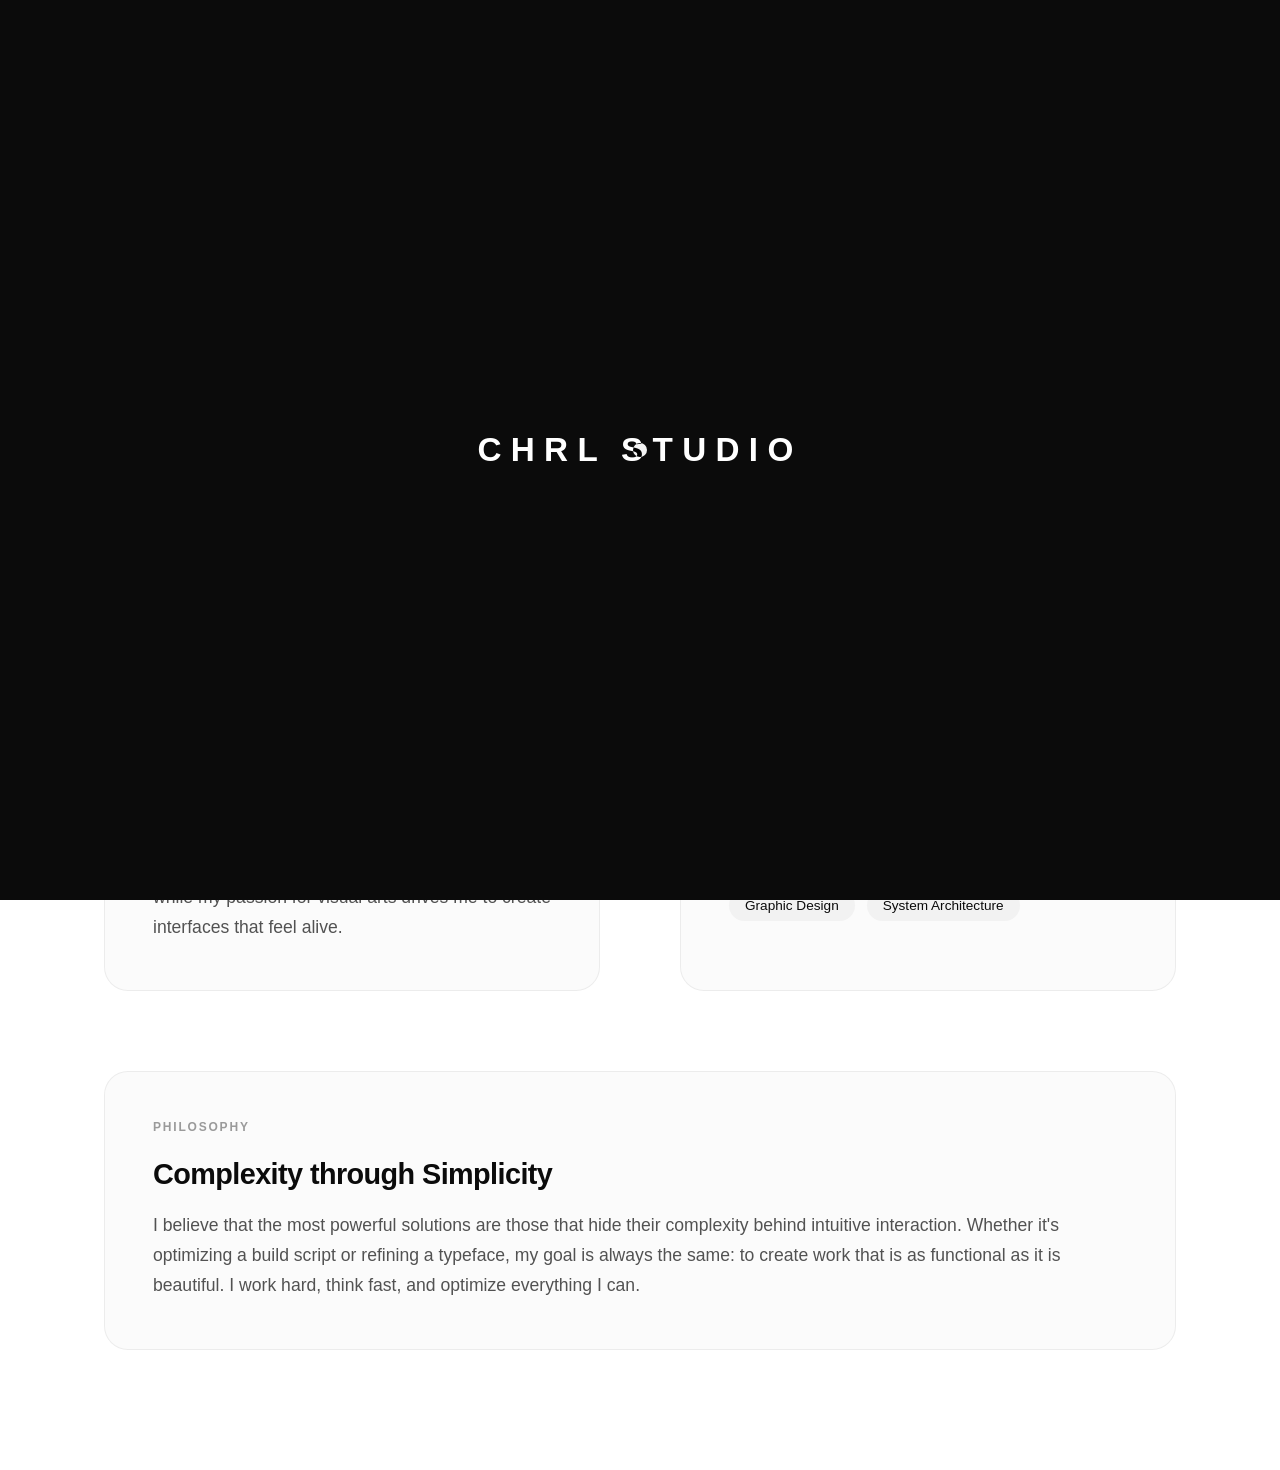
==== about.html @ fc1186f2 "Initial commit - CHRL Studio site" ====
<!DOCTYPE html>
<html lang="en">
<head>
  <meta charset="UTF-8" />
  <meta name="viewport" content="width=device-width, initial-scale=1.0" />
  <title>About — CHRL STDIO</title>
  <link rel="stylesheet" href="style.css" />
  <script>
    if (localStorage.getItem('theme') === 'dark') {
      document.documentElement.classList.add('dark');
    }
  </script>
</head>
<body>

  <!-- INTRO -->
  <div id="intro">
    <p id="intro-text">
      <span class="il" style="--i:0">C</span><span class="il" style="--i:1">H</span><span class="il" style="--i:2">R</span><span class="il" style="--i:3">L</span><span class="il il-gap"></span><span class="il" style="--i:4">S</span><span class="il" style="--i:5">T</span><span class="il" style="--i:6">U</span><span class="il" style="--i:7">D</span><span class="il" style="--i:8">I</span><span class="il" style="--i:9">O</span>
    </p>
  </div>

  <main id="canvas" class="subpage">
    
    <!-- TOP-LEFT: Orb + Wordmark -->
    <div id="top-left" onclick="window.location.href='index.html'">
      <a href="index.html" id="orb" aria-label="Home"></a>
      <div id="wordmark">
        <span class="wm-chrl">CHRL</span>
        <span class="wm-stdio">STDIO</span>
      </div>
    </div>

    <!-- TOP-CENTER: Navigation -->
    <nav id="top-nav">
      <a href="index.html" class="nav-item"><span class="nav-inner">Home</span></a>
      <a href="index.html#hub" class="nav-item"><span class="nav-inner">Work</span></a>
      <a href="about.html" class="nav-item"><span class="nav-inner" style="letter-spacing: 0.22em; transform: translateX(2px);">About</span></a>
      <a href="contact.html" class="nav-item"><span class="nav-inner">Contact</span></a>
    </nav>
    <button id="theme-toggle" class="magnetic" aria-label="Toggle Dark Theme">
      <div class="toggle-circle"></div>
    </button>

    <!-- CONTENT -->
    <section class="page-content">
      
      <div class="about-hero scroll-reveal">
        <h1 class="section-title">Islam Mihoub</h1>
        <p class="about-intro-text">
          A Computer Science student & Creative Developer crafting digital experiences with technical precision and design intentionality.
        </p>
      </div>

      <div class="about-content-grid">
        
        <!-- Identity -->
        <div class="about-card scroll-reveal">
          <span class="about-section-label">Identity</span>
          <h3>Technical Mind, Creative Soul</h3>
          <p>
            Based in Algeria, I bridge the gap between rigorous engineering and expressive design. My background in Computer Science provides the foundation for building efficient, scalable systems, while my passion for visual arts drives me to create interfaces that feel alive.
          </p>
        </div>

        <!-- Skills/Tools -->
        <div class="about-card scroll-reveal">
          <span class="about-section-label">Expertise</span>
          <h3>Digital Craft</h3>
          <p>
            I specialize in building modern web applications where performance meets aesthetics.
          </p>
          <div class="skills-list">
            <span class="skill-tag">Front-end Dev</span>
            <span class="skill-tag">UI/UX Design</span>
            <span class="skill-tag">JavaScript</span>
            <span class="skill-tag">Graphic Design</span>
            <span class="skill-tag">System Architecture</span>
          </div>
        </div>

        <!-- Philosophy -->
        <div class="about-card scroll-reveal" style="grid-column: 1 / -1;">
          <span class="about-section-label">Philosophy</span>
          <h3>Complexity through Simplicity</h3>
          <p>
            I believe that the most powerful solutions are those that hide their complexity behind intuitive interaction. Whether it's optimizing a build script or refining a typeface, my goal is always the same: to create work that is as functional as it is beautiful. I work hard, think fast, and optimize everything I can.
          </p>
        </div>

      </div>

    </section>

  </main>

  <script src="script.js"></script>
</body>
</html>
---- style.css ----
/* ═══════════════════════════════════════════════════════
   GRID TOKENS  —  every positional value derives from these
═══════════════════════════════════════════════════════ */
:root {
  --font:       "Helvetica Neue", Helvetica, Arial, sans-serif;

  /* Spatial system – tighter than before, still generous */
  --g-edge:     104px;   /* left / right margin                */
  --g-top:      72px;    /* top baseline for the header band   */
  --g-bottom:   72px;    /* bottom baseline for large type      */

  /* Orb */
  --orb-d:      26px;    /* diameter                           */

  /* Type scales */
  --wm-sz:      clamp(0.70rem, 0.82vw, 0.88rem);
  --nav-sz:     clamp(0.64rem, 0.74vw, 0.78rem);
  --desc-sz:    clamp(0.58rem, 0.68vw, 0.72rem);
  --big-sz:     clamp(2.8rem,  5.5vw,  6.8rem);

  --black:  #0b0b0b;
  --white:  #ffffff;
  --card-bg: #fbfbfb;
  --pill-bg: #f2f2f2;
  --nav-bg: rgba(245, 245, 245, 0.65);
  --glass-border: rgba(0, 0, 0, 0.06);
}

html.dark {
  --black: #ffffff;
  --white: #121212;
  --card-bg: #1c1c1c;
  --pill-bg: #2a2a2a;
  --nav-bg: rgba(30, 30, 30, 0.65);
  --glass-border: rgba(255, 255, 255, 0.06);
}

/* ═══════════════════════════════════════════════════════
   RESET
═══════════════════════════════════════════════════════ */
*, *::before, *::after { margin: 0; padding: 0; box-sizing: border-box; }

html, body {
  width: 100%; min-height: 100vh;
  background: var(--white);
  font-family: var(--font);
  color: var(--black);
  -webkit-font-smoothing: antialiased;
  text-rendering: optimizeLegibility;
  cursor: none; /* Hide default cursor */
  transition: background 0.4s cubic-bezier(0.16, 1, 0.3, 1), color 0.4s cubic-bezier(0.16, 1, 0.3, 1);
}

a, button, .nav-item {
  cursor: none; /* Inherit hidden cursor on links */
}

/* ═══════════════════════════════════════════════════════
   CUSTOM CURSOR & AMBIENT
═══════════════════════════════════════════════════════ */
#ambient-noise {
  position: fixed; inset: 0; z-index: 1; pointer-events: none;
  background-image: url('data:image/svg+xml,%3Csvg viewBox="0 0 200 200" xmlns="http://www.w3.org/2000/svg"%3E%3Cfilter id="noiseFilter"%3E%3CfeTurbulence type="fractalNoise" baseFrequency="0.65" numOctaves="3" stitchTiles="stitch"/%3E%3C/filter%3E%3Crect width="100%25" height="100%25" filter="url(%23noiseFilter)"/%3E%3C/svg%3E');
  opacity: 0.04; mix-blend-mode: multiply;
}

#custom-cursor {
  position: fixed; top: 0; left: 0; pointer-events: none; z-index: 10000;
  width: 14px; height: 14px;
  background: #ffffff;
  border-radius: 50%;
  transform: translate(-50%, -50%);
  transition: width 0.4s cubic-bezier(0.16,1,0.3,1), height 0.4s cubic-bezier(0.16,1,0.3,1);
  will-change: transform, width, height;
  mix-blend-mode: difference;
  display: flex;
  align-items: center;
  justify-content: center;
}

#custom-cursor::after {
  content: "VIEW";
  color: #ffffff; 
  font-size: 10px;
  font-weight: 800;
  letter-spacing: 0.1em;
  opacity: 0;
  transform: scale(0.5);
  transition: opacity 0.3s ease, transform 0.4s cubic-bezier(0.16,1,0.3,1);
}

#custom-cursor.lens-hover {
  width: 54px; height: 54px;
  background: #ffffff;
}

#custom-cursor.lens-view {
  width: 86px; height: 86px;
  background: #ffffff;
}

#custom-cursor.lens-view::after {
  opacity: 1;
  transform: scale(1);
}

/* MAGNETIC CLASSES */
.magnetic {
  will-change: transform;
}

/* SCROLL REVEALS */
.scroll-reveal {
  opacity: 0;
  transform: translateY(40px);
  transition: opacity 0.8s ease, transform 0.8s cubic-bezier(0.16, 1, 0.3, 1);
  will-change: transform, opacity;
}
.scroll-reveal.revealed {
  opacity: 1;
  transform: translateY(0);
}


/* ═══════════════════════════════════════════════════════
   INTRO
═══════════════════════════════════════════════════════ */
#intro {
  position: fixed; inset: 0; z-index: 900;
  background: var(--black);
  display: flex; align-items: center; justify-content: center;
  transition: opacity 0.9s cubic-bezier(0.4, 0, 0.2, 1),
              transform 0.9s cubic-bezier(0.4, 0, 0.2, 1);
}

#intro.exit {
  opacity: 0;
  transform: translateY(-10px);
  pointer-events: none;
}

#intro-text {
  display: flex;
  align-items: baseline;
  letter-spacing: 0.28em;
  font-size: clamp(1.2rem, 2.6vw, 2.4rem);
  font-weight: 700;
}

.il {
  display: inline-block;
  color: var(--white);
  text-transform: uppercase;
  opacity: 0;
  transform: translateY(14px);
  animation: il-in 0.5s cubic-bezier(0.16, 1, 0.3, 1) forwards;
  animation-delay: calc(var(--i, 0) * 78ms + 140ms);
}

.il-gap { width: 0.42em; animation: none !important; opacity: 0 !important; }

@keyframes il-in {
  to { opacity: 1; transform: translateY(0); }
}


/* ═══════════════════════════════════════════════════════
   MAIN CANVAS
═══════════════════════════════════════════════════════ */
#canvas {
  position: relative; width: 100%;
  height: 100vh; min-height: 100vh;
  background: var(--white);
  opacity: 0;
  transition: opacity 0.75s ease 0.1s, background 0.6s cubic-bezier(0.16,1,0.3,1);
}
#canvas.subpage {
  height: auto;
  padding-top: calc(var(--g-top) + 80px);
  opacity: 1; /* subpages are always visible — JS handles intro skip */
  overflow: visible;
}
#canvas.visible { opacity: 1; }

/* ═══════════════════════════════════════════════════════
   CENTER  —  HERO TYPEWRITER
═══════════════════════════════════════════════════════ */
#hero-about {
  position: absolute;
  top: 50%;
  left: 50%;
  text-align: center;
  display: flex;
  flex-direction: column;
  align-items: center;
  /* Centering + Magnetic translation */
  transform: translate(-50%, -50%) translate3d(var(--mx, 0px), var(--my, 0px), 0);
  transition: transform 0.4s cubic-bezier(0.34, 1.56, 0.64, 1);
  will-change: transform;
  min-width: 320px;
}

.hero-typewriter-wrap {
  position: relative;          /* anchors the absolute .hero-final */
  display: flex;
  flex-direction: column;
  align-items: center;
  gap: 10px;
}

/* Single inline sentence row */
.hero-sentence-row {
  display: flex;
  align-items: baseline;
  justify-content: center;
  flex-wrap: wrap;
  gap: 0 0.28em;
  min-height: clamp(2rem, 3.4vw, 2.8rem);
  opacity: 0;
  transform: translateY(10px);
}

/* "Hey, this is" — exact same size, just regular weight */
.hero-static-label {
  font-size: clamp(1.8rem, 3vw, 2.6rem);
  font-weight: 400;
  letter-spacing: -0.02em;
  line-height: 1;
  color: var(--black);
  opacity: 0.82;               /* barely-there softness — not faded */
  white-space: nowrap;
}

/* The typed portion — same size, bolder to anchor attention */
.hero-typewriter-text {
  font-size: clamp(1.8rem, 3vw, 2.6rem);
  font-weight: 600;
  letter-spacing: -0.02em;
  line-height: 1;
  color: var(--black);
  white-space: nowrap;
}

/* Blinking cursor — matched to sentence size */
.hero-cursor {
  font-size: clamp(1.8rem, 3vw, 2.6rem);
  font-weight: 300;
  color: var(--black);
  animation: cursor-blink 0.75s step-end infinite;
  line-height: 1;
  margin-left: 1px;
}

@keyframes cursor-blink {
  0%, 100% { opacity: 1; }
  50%       { opacity: 0; }
}

/* Final CTA state — hidden until JS adds .active */
.hero-final {
  position: absolute;
  top: 0;
  left: 50%;
  white-space: nowrap;
  pointer-events: none;
  opacity: 0;
  transform: translateX(-50%) translateY(10px);   /* single declaration — no conflict */
  transition: opacity 0.7s cubic-bezier(0.16,1,0.3,1),
              transform 0.7s cubic-bezier(0.16,1,0.3,1);
}

.hero-final.active {
  opacity: 1;
  transform: translateX(-50%) translateY(0);
  pointer-events: auto;
}

.hero-final-text {
  font-size: clamp(1.8rem, 3vw, 2.6rem);
  font-weight: 500;
  letter-spacing: -0.02em;
  color: var(--black);
  line-height: 1.3;
}

/* "know more" interactive link */
.hero-know-more {
  text-decoration: none;
  color: var(--black);
  position: relative;
  font-weight: 700;
  cursor: none;
  /* Animated underline */
  background-image: linear-gradient(currentColor, currentColor);
  background-size: 0% 1.5px;
  background-repeat: no-repeat;
  background-position: left bottom;
  transition: background-size 0.4s cubic-bezier(0.16,1,0.3,1), opacity 0.3s ease;
}

.hero-know-more:hover {
  background-size: 100% 1.5px;
  opacity: 0.65;
}

/* Canvas reveal animations for the typewriter elements */
#canvas.visible .hero-sentence-row {
  animation: reveal 0.8s cubic-bezier(0.16, 1, 0.3, 1) 0.18s forwards;
}



/* ═══════════════════════════════════════════════════════
   TOP-LEFT  —  ORB (left) + WORDMARK (right)
   Single flex row. Both elements share top: --g-top.
   The orb flex container has fixed height = cap-height of
   .wm-chrl so the orb never moves when STDIO opens.
═══════════════════════════════════════════════════════ */
#top-left {
  position: absolute;
  top: 24px;
  left: var(--g-edge);
  display: flex;
  align-items: center; /* PERFECTLY VERTICALLY ALIGNED */
  gap: 16px;
  cursor: pointer;
}

/* ORB wrapper — locks height to one text line so it never
   shifts when the wordmark grows to two lines on hover. */
#top-left::before {
  content: none; /* unused, gap only */
}

/* ── ORB ── */
#orb {
  display: block;
  width:  var(--orb-d);
  height: var(--orb-d);
  border-radius: 50%;
  flex-shrink: 0;
  cursor: pointer;
  /* Chromatic glow spin — pure box-shadow, zero children */
  animation: orb-spin 3s linear infinite;
  transform: translate3d(var(--mx, 0px), var(--my, 0px), 0);
  transition: transform 0.4s cubic-bezier(0.34, 1.56, 0.64, 1),
              animation-duration 0.3s ease;
  will-change: transform;
}

#orb:hover {
  transform: translate3d(var(--mx, 0px), var(--my, 0px), 0) scale(1.2);
  animation-duration: 1.6s;
}

@keyframes orb-spin {
  0% {
    transform: rotate(0deg);
    box-shadow:
      0 1px 5px  0 rgba(255,255,255,.55) inset,
      0 5px 11px 0 #ad5fff inset,
      0 14px 20px 0 #471eec inset;
  }
  50% {
    transform: rotate(180deg);
    box-shadow:
      0 1px 5px  0 rgba(255,255,255,.55) inset,
      0 5px  7px 0 #d60a47 inset,
      0 12px 18px 0 #311e80 inset;
  }
  100% {
    transform: rotate(360deg);
    box-shadow:
      0 1px 5px  0 rgba(255,255,255,.55) inset,
      0 5px 11px 0 #ad5fff inset,
      0 14px 20px 0 #471eec inset;
  }
}

/* ── WORDMARK ── */
#wordmark {
  position: relative;
  display: flex;
  flex-direction: column;
  line-height: 1;
  cursor: pointer;
  user-select: none;
}

.wm-chrl,
.wm-stdio {
  display: block;
  font-size: var(--wm-sz);
  font-weight: 700;
  letter-spacing: 0.22em;
  text-transform: uppercase;
  color: var(--black);
  transition: transform 0.6s cubic-bezier(0.16, 1, 0.3, 1),
              opacity   0.6s cubic-bezier(0.16, 1, 0.3, 1);
}

/* CHRL: slides UP on hover */
.wm-chrl {
  transform: translateY(0);
}

/* STDIO: hidden below, slides DOWN into view on hover */
.wm-stdio {
  position: absolute;
  top: 100%;
  left: 0;
  opacity: 0;
  transform: translateY(-12px);
  pointer-events: none;
}

#top-left:hover .wm-chrl,
#top-left.hovered .wm-chrl {
  transform: translateY(-4px);
}

#top-left:hover .wm-stdio,
#top-left.hovered .wm-stdio {
  opacity: 1;
  transform: translateY(4px);
}


/* ═══════════════════════════════════════════════════════
   TOP-CENTER  —  NAV
   Same top: --g-top. Horizontally centred.
═══════════════════════════════════════════════════════ */
#top-nav {
  position: fixed;
  top: 24px;
  left: 0;
  right: 0;
  margin: 0 auto;
  width: max-content;
  max-width: calc(100vw - 32px);
  padding: 6px;
  height: 48px;
  background: var(--nav-bg);
  backdrop-filter: blur(12px);
  border-radius: 999px;
  border: 1px solid var(--glass-border);
  display: flex;
  align-items: center;
  justify-content: center;
  z-index: 800;
  transition: background 0.4s ease, border 0.4s ease, box-shadow 0.4s ease;
  box-shadow: 0 4px 24px rgba(0,0,0,0.04);
}

.nav-item {
  position: relative;
  display: flex;
  align-items: center;
  justify-content: center;
  width: 100px;          /* FIXED WIDTH FOR SYMMETRY */
  height: 100%;
  font-size: var(--nav-sz);
  font-weight: 800;
  letter-spacing: 0.18em;
  text-transform: uppercase;
  text-decoration: none;
  color: var(--black);
  transform: translate3d(var(--mx, 0px), var(--my, 0px), 0);
  transition: transform 0.4s cubic-bezier(0.34, 1.56, 0.64, 1), opacity 0.3s ease;
}

.nav-item:hover {
  opacity: 0.6;
}

@media (max-width: 600px) {
  #top-nav { max-width: calc(100vw - 16px); padding: 4px; }
  .nav-item { width: 80px; font-size: 0.65rem; }
}

/* THEME TOGGLE — fixed top-right, independent of nav pill */
#theme-toggle {
  position: fixed;
  top: 24px;
  right: var(--g-edge);
  width: 44px;
  height: 44px;
  border-radius: 50%;
  border: 1px solid var(--glass-border);
  background: var(--nav-bg);
  backdrop-filter: blur(12px);
  cursor: pointer;
  padding: 0;
  display: flex;
  align-items: center;
  justify-content: center;
  z-index: 800;
  transform: translate3d(var(--mx, 0px), var(--my, 0px), 0);
  transition: transform 0.5s cubic-bezier(0.34, 1.56, 0.64, 1), 
              background 0.5s ease, 
              border 0.51s ease,
              box-shadow 0.5s ease;
  box-shadow: 0 4px 16px rgba(0,0,0,0.03);
}

#theme-toggle:hover {
  transform: translate3d(var(--mx, 0px), var(--my, 0px), 0) scale(1.12);
  box-shadow: 0 8px 32px rgba(0,0,0,0.08);
  border-color: var(--black);
}

.toggle-circle {
  width: 18px;
  height: 18px;
  border-radius: 50%;
  background: var(--black);
  transition: transform 0.5s cubic-bezier(0.4, 0, 0.2, 1), background 0.5s ease;
}

html.dark .toggle-circle {
  background: var(--black); /* In dark mode, --black is white. This creates a sun. */
  box-shadow: 0 0 12px rgba(255, 255, 255, 0.2);
}

.nav-inner {
  display: inline-flex;
  align-items: center;
  justify-content: center;
  transition: transform 0.4s cubic-bezier(0.16, 1, 0.3, 1), letter-spacing 0.4s cubic-bezier(0.16, 1, 0.3, 1);
}

.nav-item:hover .nav-inner {
  transform: translateX(4px);
  letter-spacing: 0.22em; /* subtle letter shift and horizontal slide */
}


/* ═══════════════════════════════════════════════════════
   MID-RIGHT  —  DESCRIPTION
═══════════════════════════════════════════════════════ */
#desc {
  position: absolute;
  top: 50%;
  right: var(--g-edge);
  transform: translateY(calc(-50% - 54px)); /* pull above CTA */
  font-size: var(--desc-sz);
  font-weight: 300; /* Light weight */
  letter-spacing: 0.06em;
  line-height: 1.9;
  color: var(--black);
  opacity: 0.4;
  text-align: right;
  pointer-events: none;
}


/* ═══════════════════════════════════════════════════════
   BOTTOM-CENTER  —  SCROLL INDICATOR
═══════════════════════════════════════════════════════ */
#scroll-indicator {
  position: absolute;
  bottom: var(--g-bottom);
  left: 50%;
  transform: translateX(-50%);
  width: 1px;
  height: 60px;
  background: rgba(0, 0, 0, 0.1);
  overflow: hidden;
  opacity: 0;
}

.scroll-line {
  width: 100%;
  height: 100%;
  background: var(--black);
  transform: translateY(-100%);
  animation: scroll-loop 2s cubic-bezier(0.76, 0, 0.24, 1) infinite;
}

@keyframes scroll-loop {
  0%   { transform: translateY(-100%); }
  50%  { transform: translateY(0); }
  100% { transform: translateY(100%); }
}


/* ═══════════════════════════════════════════════════════
   MID-RIGHT  —  LET'S TALK  (rounded pill button)
   Placed below description, right-aligned to grid edge.
═══════════════════════════════════════════════════════ */
#cta-container {
  position: absolute;
  top: 50%;
  right: var(--g-edge);
  transform: translateY(calc(-50% + 36px)) translate3d(var(--mx, 0px), var(--my, 0px), 0);
  transition: transform 0.4s cubic-bezier(0.34, 1.56, 0.64, 1);
  display: flex;
  align-items: center;
  gap: 16px;
}

.cta-associated-text {
  font-size: var(--desc-sz);
  font-weight: 400;
  color: var(--black);
  opacity: 0.4;
  letter-spacing: 0.04em;
  transition: transform 0.5s cubic-bezier(0.16, 1, 0.3, 1), opacity 0.5s ease;
}

#cta {
  display: inline-flex;
  align-items: center;
  justify-content: center;
  padding: 12px 24px;

  font-family: var(--font);
  font-size: var(--desc-sz);
  font-weight: 700;
  letter-spacing: 0.18em;
  text-transform: uppercase;
  text-decoration: none;
  color: var(--white);
  background: rgba(10, 10, 10, 0.95);
  backdrop-filter: blur(8px); /* subtle glassmorphism */
  border-radius: 999px;   /* pill */
  border: 1px solid rgba(255, 255, 255, 0.1);

  transition:
    transform   0.5s cubic-bezier(0.16, 1, 0.3, 1),
    box-shadow  0.5s cubic-bezier(0.16, 1, 0.3, 1),
    background  0.5s ease;

  white-space: nowrap;
}

#cta-container:hover .cta-associated-text {
  transform: translateX(-4px); /* Text moves slightly when interacting with the button */
  opacity: 0.7;
}

#cta-container:hover #cta {
  transform: scale(1.03); /* gentle premium interaction */
  box-shadow: 0 10px 30px rgba(0,0,0,0.15);
}


/* ═══════════════════════════════════════════════════════
   BOTTOM  —  SPLIT LARGE TYPOGRAPHY
   CHRL bottom-left / STUDIO bottom-right.
   Both locked to bottom: --g-bottom.
═══════════════════════════════════════════════════════ */
#studio-left,
#studio-right {
  position: absolute;
  bottom: var(--g-bottom);
  font-size: var(--big-sz);
  font-weight: 600; /* Bold but not overwhelming */
  letter-spacing: -0.025em;
  text-transform: uppercase;
  color: var(--black);
  line-height: 1;
  user-select: none;
  pointer-events: none;
}

#studio-left  { left:  var(--g-edge); }
#studio-right { right: var(--g-edge); }


/* ═══════════════════════════════════════════════════════
   CANVAS ELEMENT REVEALS
   Staggered fade-up per element after loader exits.
═══════════════════════════════════════════════════════ */
#top-left,
#top-nav,
#desc,
#dot-rail,
#cta,
#studio-left,
#studio-right {
  opacity: 0;
  transform: translateY(10px);
}

/* Overrides for elements that have their own transforms */
#desc         { opacity: 0; }
#cta-container{ opacity: 0; }

#canvas.visible #top-left     { animation: reveal 0.8s cubic-bezier(0.16,1,0.3,1) 0.06s  forwards; }
#canvas.visible #top-nav      { animation: reveal 0.8s cubic-bezier(0.16,1,0.3,1) 0.13s  forwards; }
#canvas.visible #desc         { animation: reveal-fade 0.8s ease 0.22s forwards; }
#canvas.visible #scroll-indicator { animation: reveal 0.8s cubic-bezier(0.16,1,0.3,1) 0.19s  forwards; }
#canvas.visible #cta-container{ animation: reveal-fade 0.8s ease 0.28s forwards; }
#canvas.visible #studio-left  { animation: reveal 0.9s cubic-bezier(0.16,1,0.3,1) 0.04s  forwards; }
#canvas.visible #studio-right { animation: reveal 0.9s cubic-bezier(0.16,1,0.3,1) 0.09s  forwards; }

@keyframes reveal {
  to { opacity: 1; transform: translateY(0); }
}

/* For elements with complex transforms (desc, cta) — only fade, no translateY */
@keyframes reveal-fade {
  to { opacity: 1; }
}

/* ═══════════════════════════════════════════════════════
   PORTFOLIO HUB — EDITORIAL PANELS
═══════════════════════════════════════════════════════ */
#hub {
  position: relative;
  width: 100%;
  padding: 0 0 160px 0;
}

.hub-panels {
  display: flex;
  flex-direction: column;
  width: 100%;
}

/* ── Base Panel ── */
.hub-panel {
  position: relative;
  display: block;
  width: 100%;
  height: 260px;
  text-decoration: none;
  color: var(--black);
  overflow: hidden;
  border-top: 1px solid var(--glass-border);
  transition: height 0.6s cubic-bezier(0.16, 1, 0.3, 1);
}

.hub-panel:last-child {
  border-bottom: 1px solid var(--glass-border);
}

/* ── Soft gradient background layer ── */
.hub-panel__bg {
  position: absolute;
  inset: 0;
  opacity: 0;
  transition: opacity 0.7s cubic-bezier(0.16, 1, 0.3, 1);
  background: linear-gradient(120deg, rgba(0,0,0,0.03) 0%, transparent 60%);
}

html.dark .hub-panel__bg {
  background: linear-gradient(120deg, rgba(255,255,255,0.04) 0%, transparent 60%);
}

/* ── Inner layout ── */
.hub-panel__inner {
  position: relative;
  height: 100%;
  padding: 0 var(--g-edge);
  display: flex;
  align-items: center;
  gap: 48px;
  z-index: 1;
}

/* ── Index number ── */
.hub-panel__index {
  font-size: clamp(0.65rem, 0.8vw, 0.75rem);
  font-weight: 500;
  letter-spacing: 0.18em;
  color: var(--black);
  opacity: 0.3;
  flex-shrink: 0;
  transition: opacity 0.4s ease;
}

.hub-panel__text {
  flex: 1;
  display: flex;
  flex-direction: column;
  gap: 10px;
}

/* ── Title ── */
.hub-panel__title {
  font-size: clamp(2.2rem, 4vw, 5rem);
  font-weight: 700;
  letter-spacing: -0.03em;
  line-height: 1;
  color: var(--black);
  transition:
    letter-spacing 0.5s cubic-bezier(0.16, 1, 0.3, 1),
    transform      0.5s cubic-bezier(0.16, 1, 0.3, 1);
  transform: translate3d(var(--px, 0px), var(--py, 0px), 0);
  will-change: transform, letter-spacing;
}

/* ── Subtext ── */
.hub-panel__sub {
  font-size: clamp(0.75rem, 1vw, 0.9rem);
  font-weight: 400;
  letter-spacing: 0.01em;
  color: var(--black);
  opacity: 0;
  transform: translateY(6px);
  transition:
    opacity   0.5s cubic-bezier(0.16, 1, 0.3, 1) 0.05s,
    transform 0.5s cubic-bezier(0.16, 1, 0.3, 1) 0.05s;
}

/* ── Arrow ── */
.hub-panel__arrow {
  font-size: clamp(1.4rem, 2.5vw, 2.2rem);
  color: var(--black);
  opacity: 0;
  transform: translate(-8px, 8px);
  transition:
    opacity   0.5s cubic-bezier(0.16, 1, 0.3, 1),
    transform 0.5s cubic-bezier(0.16, 1, 0.3, 1);
  flex-shrink: 0;
}

/* ── HOVER STATE ── */
.hub-panel:hover {
  height: 320px;
}

.hub-panel:hover .hub-panel__bg {
  opacity: 1;
}

.hub-panel:hover .hub-panel__index {
  opacity: 0.6;
}

.hub-panel:hover .hub-panel__title {
  letter-spacing: -0.025em;
}

.hub-panel:hover .hub-panel__sub {
  opacity: 0.5;
  transform: translateY(0);
}

.hub-panel:hover .hub-panel__arrow {
  opacity: 1;
  transform: translate(0, 0);
}

/* ── Sibling dim on hover ── */
.hub-panels:hover .hub-panel {
  opacity: 0.45;
}
.hub-panels:hover .hub-panel:hover {
  opacity: 1;
}

/* ── Responsive ── */
@media (max-width: 640px) {
  .hub-panel { height: 180px; }
  .hub-panel:hover { height: 240px; }
  .hub-panel__inner { padding: 0 24px; gap: 24px; }
}

/* ═══════════════════════════════════════════════════════
   SCROLL SEQUENCE (300vh Narrator)
═══════════════════════════════════════════════════════ */
#scroll-sequence {
  position: relative;
  width: 100%;
  height: 450vh; /* expanded for more breathing room */
}

.scroll-lock {
  position: sticky;
  top: 0;
  width: 100%;
  height: 100vh;
  display: flex;
  align-items: center;
  justify-content: center;
  overflow: hidden;
}

.seq-text {
  position: absolute;
  width: 100%;
  padding: 0 4vw;
  font-size: clamp(3rem, 6vw, 7.5rem);
  font-weight: 700;
  letter-spacing: -0.04em;
  text-align: center;
  opacity: 0;
  will-change: opacity, transform, filter;
}

/* ═══════════════════════════════════════════════════════
   GIANT CTA
═══════════════════════════════════════════════════════ */
#work-cta {
  width: 100%;
  padding: 180px var(--g-edge) 80px var(--g-edge);
  display: flex;
  justify-content: center;
  align-items: center;
}

#giant-btn {
  font-size: clamp(3rem, 7vw, 8rem);
  font-weight: 800;
  letter-spacing: -0.04em;
  color: var(--black);
  text-decoration: none;
  text-align: center;
  line-height: 1;
  transition: opacity 0.4s ease, transform 0.4s cubic-bezier(0.34, 1.56, 0.64, 1);
  opacity: 0.9;
  transform: translate3d(var(--mx, 0px), var(--my, 0px), 0);
  will-change: transform;
}

#giant-btn:hover {
  opacity: 1;
  transform: translate3d(var(--mx, 0px), var(--my, 0px), 0) scale(1.02);
}

/* ═══════════════════════════════════════════════════════
   PORTFOLIO HUB (Scrollable Area)
═══════════════════════════════════════════════════════ */
#hub {
  position: relative;
  width: 100%;
  padding: 0 0 160px 0;
}

.page-content {
  position: relative;
  width: 100%;
  padding: 120px var(--g-edge);
}

.section-title {
  font-size: clamp(2rem, 3vw, 3rem);
  font-weight: 700;
  letter-spacing: -0.02em;
  margin-bottom: 64px;
}

/* ── HUB CARDS GRID ── */
.hub-grid {
  display: grid;
  grid-template-columns: repeat(auto-fit, minmax(320px, 1fr));
  gap: clamp(24px, 4vw, 48px);
}

.hub-card {
  position: relative;
  display: flex;
  flex-direction: column;
  text-decoration: none;
  color: var(--black);
  background: var(--card-bg);
  border-radius: 20px;
  overflow: hidden;
  transition: transform 0.6s cubic-bezier(0.16, 1, 0.3, 1), box-shadow 0.6s cubic-bezier(0.16, 1, 0.3, 1), opacity 0.6s ease, filter 0.6s ease;
  will-change: transform;
}

/* Interactive Grid Focus */
.hub-grid:hover .hub-card {
  opacity: 0.4;
  filter: blur(3px);
  transform: scale(0.98);
}
.hub-grid .hub-card:hover {
  opacity: 1;
  filter: blur(0);
  transform: scale(1.03) translateY(-6px);
  box-shadow: 0 24px 48px rgba(0,0,0,0.08);
  z-index: 10;
}

.hub-card-img {
  width: 100%;
  aspect-ratio: 4/3;
  background: linear-gradient(135deg, #f0f0f0, #e6e6e6);
}

.card-content {
  padding: 40px;
  display: flex;
  flex-direction: column;
  gap: 12px;
}

.card-title {
  font-size: 1.5rem;
  font-weight: 700;
  letter-spacing: -0.01em;
}

.card-desc {
  font-size: var(--desc-sz);
  font-weight: 400;
  color: var(--black);
  opacity: 0.5;
  line-height: 1.6;
}

/* ── PROJECT ARCHIVE GRID ── */
.project-grid {
  display: grid;
  grid-template-columns: repeat(2, 1fr);
  gap: clamp(32px, 5vw, 64px);
}
@media (max-width: 900px) {
  .project-grid { grid-template-columns: 1fr; }
}

.project-item {
  display: flex;
  flex-direction: column;
  gap: 24px;
  transition: transform 0.6s cubic-bezier(0.16, 1, 0.3, 1), opacity 0.6s ease, filter 0.6s ease;
  will-change: transform;
}

/* Interactive Dev Grid Focus */
.project-grid:hover .project-item {
  opacity: 0.4;
  filter: blur(3px);
}
.project-grid .project-item:hover {
  opacity: 1;
  filter: blur(0);
  transform: scale(1.02);
  z-index: 10;
}

.project-img {
  width: 100%;
  aspect-ratio: 16/10;
  background: var(--pill-bg);
  border-radius: 12px;
  transition: transform 0.6s cubic-bezier(0.16, 1, 0.3, 1);
}

.project-meta {
  display: flex;
  justify-content: space-between;
  align-items: baseline;
}

.tech-stack {
  display: flex;
  gap: 8px;
}
.tech-pill {
  font-size: 0.6rem;
  font-weight: 700;
  letter-spacing: 0.1em;
  text-transform: uppercase;
  padding: 4px 10px;
  border-radius: 99px;
  background: #eee;
}

/* ── ABOUT ── */
.about-text {
  font-size: clamp(1.8rem, 3.5vw, 3.5rem);
  font-weight: 500;
  letter-spacing: -0.02em;
  line-height: 1.35;
  max-width: 75vw;
}

/* ── CONTACT ── */
/* ── ABOUT PAGE SPECIFICS ── */
.about-hero {
  text-align: center;
  margin-bottom: 120px;
}

.about-intro-text {
  font-size: clamp(1.2rem, 2vw, 1.8rem);
  font-weight: 300;
  opacity: 0.6;
  max-width: 45ch;
  margin: 24px auto 0;
  line-height: 1.6;
}

.about-content-grid {
  display: grid;
  grid-template-columns: 1fr 1fr;
  gap: 80px;
  margin-top: 100px;
}

@media (max-width: 850px) {
  .about-content-grid { grid-template-columns: 1fr; gap: 60px; }
}

.about-section-label {
  font-size: 0.75rem;
  font-weight: 700;
  letter-spacing: 0.15em;
  text-transform: uppercase;
  opacity: 0.4;
  margin-bottom: 24px;
  display: block;
}

.about-card {
  padding: 48px;
  background: var(--card-bg);
  border-radius: 24px;
  border: 1px solid var(--glass-border);
}

.about-card h3 {
  font-size: 1.8rem;
  font-weight: 600;
  margin-bottom: 20px;
  letter-spacing: -0.02em;
}

.about-card p {
  font-size: 1.1rem;
  line-height: 1.7;
  opacity: 0.7;
  font-weight: 300;
}

.skills-list {
  display: flex;
  flex-wrap: wrap;
  gap: 12px;
  margin-top: 24px;
}

.skill-tag {
  padding: 8px 16px;
  background: var(--pill-bg);
  border-radius: 99px;
  font-size: 0.85rem;
  font-weight: 500;
  transition: transform 0.3s cubic-bezier(0.16, 1, 0.3, 1), background 0.3s ease;
}

.skill-tag:hover {
  transform: translateY(-2px);
  background: var(--black);
  color: var(--white);
}

.contact-links {
  display: flex;
  flex-direction: column;
  gap: 24px;
  margin-top: 40px;
}

.contact-links a {
  font-size: clamp(2rem, 4vw, 4rem);
  font-weight: 700;
  letter-spacing: -0.02em;
  text-decoration: none;
  color: var(--black);
  transition: opacity 0.4s ease, letter-spacing 0.4s cubic-bezier(0.16,1,0.3,1);
  display: inline-block;
}

.contact-links a:hover {
  opacity: 0.4;
  letter-spacing: 0.02em;
}
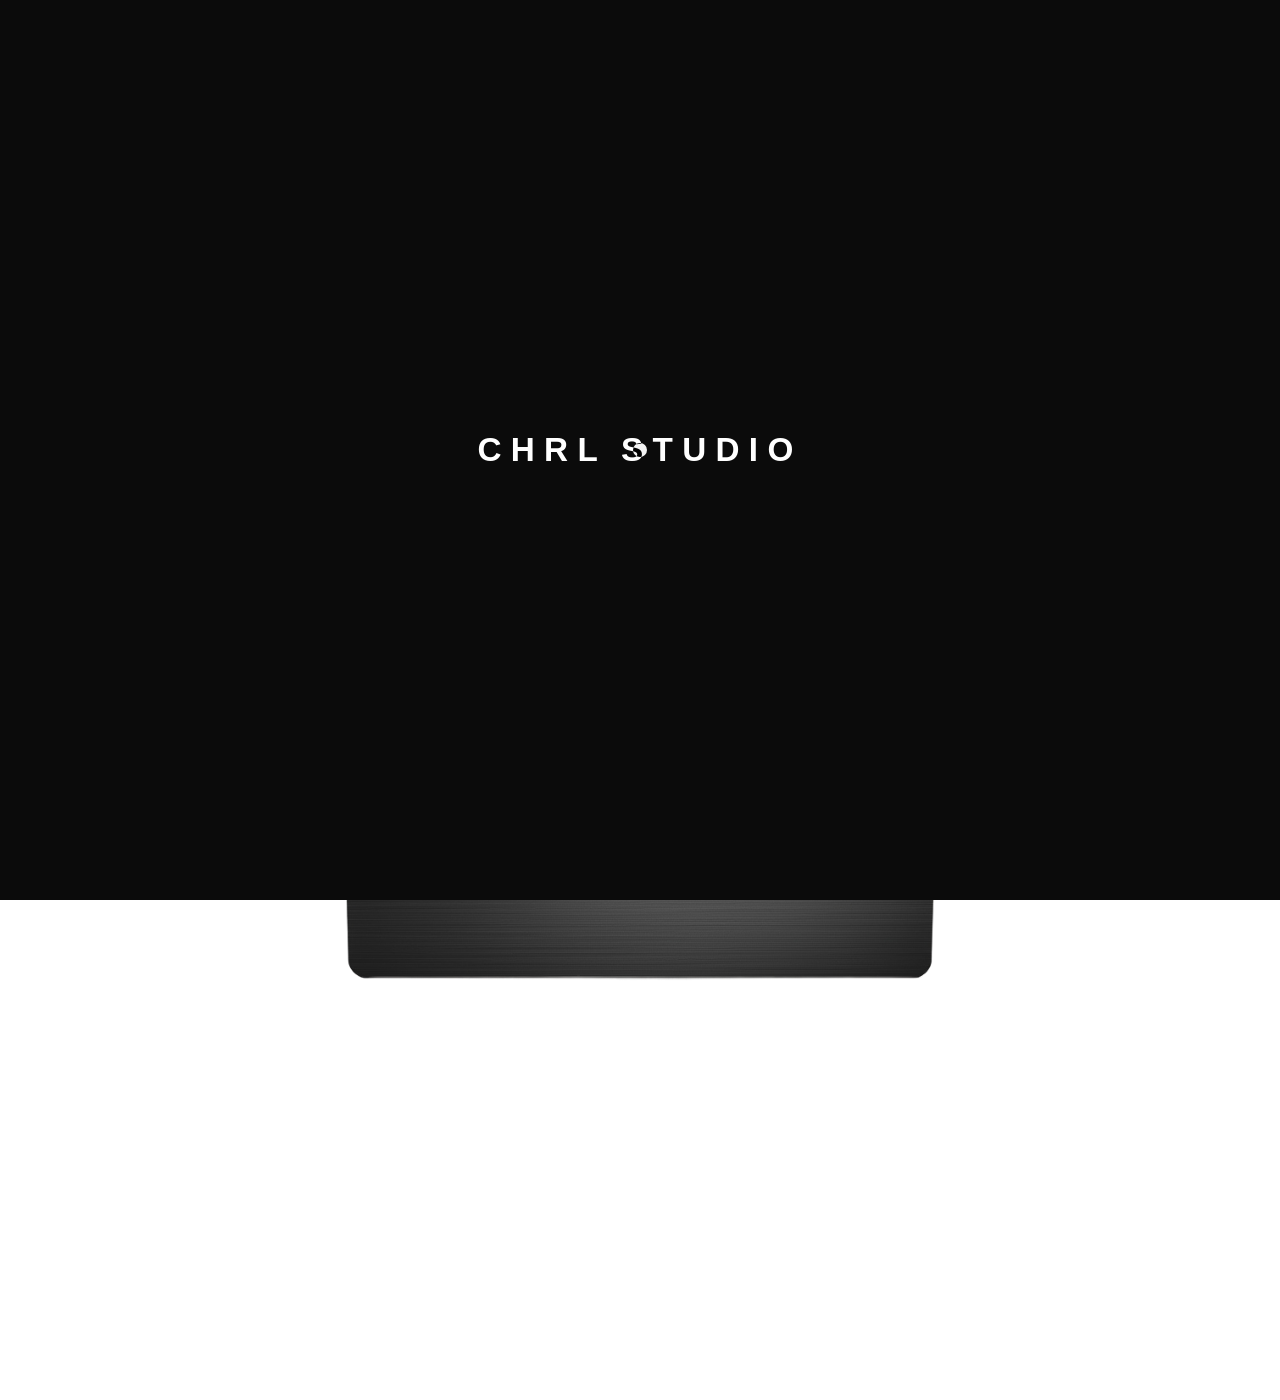
==== commit 397282f6: "Mobile optimization + UI polish (About folder, terminal contact, layout fixes)" ====
--- a/about.html
+++ b/about.html
@@ -1,5 +1,6 @@
 <!DOCTYPE html>
 <html lang="en">
+
 <head>
   <meta charset="UTF-8" />
   <meta name="viewport" content="width=device-width, initial-scale=1.0" />
@@ -11,17 +12,21 @@
     }
   </script>
 </head>
+
 <body>
 
   <!-- INTRO -->
   <div id="intro">
     <p id="intro-text">
-      <span class="il" style="--i:0">C</span><span class="il" style="--i:1">H</span><span class="il" style="--i:2">R</span><span class="il" style="--i:3">L</span><span class="il il-gap"></span><span class="il" style="--i:4">S</span><span class="il" style="--i:5">T</span><span class="il" style="--i:6">U</span><span class="il" style="--i:7">D</span><span class="il" style="--i:8">I</span><span class="il" style="--i:9">O</span>
+      <span class="il" style="--i:0">C</span><span class="il" style="--i:1">H</span><span class="il"
+        style="--i:2">R</span><span class="il" style="--i:3">L</span><span class="il il-gap"></span><span class="il"
+        style="--i:4">S</span><span class="il" style="--i:5">T</span><span class="il" style="--i:6">U</span><span
+        class="il" style="--i:7">D</span><span class="il" style="--i:8">I</span><span class="il" style="--i:9">O</span>
     </p>
   </div>
 
   <main id="canvas" class="subpage">
-    
+
     <!-- TOP-LEFT: Orb + Wordmark -->
     <div id="top-left" onclick="window.location.href='index.html'">
       <a href="index.html" id="orb" aria-label="Home"></a>
@@ -35,7 +40,8 @@
     <nav id="top-nav">
       <a href="index.html" class="nav-item"><span class="nav-inner">Home</span></a>
       <a href="index.html#hub" class="nav-item"><span class="nav-inner">Work</span></a>
-      <a href="about.html" class="nav-item"><span class="nav-inner" style="letter-spacing: 0.22em; transform: translateX(2px);">About</span></a>
+      <a href="about.html" class="nav-item"><span class="nav-inner"
+          style="letter-spacing: 0.22em; transform: translateX(2px);">About</span></a>
       <a href="contact.html" class="nav-item"><span class="nav-inner">Contact</span></a>
     </nav>
     <button id="theme-toggle" class="magnetic" aria-label="Toggle Dark Theme">
@@ -44,56 +50,82 @@
 
     <!-- CONTENT -->
     <section class="page-content">
-      
-      <div class="about-hero scroll-reveal">
-        <h1 class="section-title">Islam Mihoub</h1>
-        <p class="about-intro-text">
-          A Computer Science student & Creative Developer crafting digital experiences with technical precision and design intentionality.
-        </p>
+      <div class="folder-container" style="padding-top: 20px;">
+        <!-- The instruction label -->
+        <div class="folder-instruction">Click to open</div>
+
+        <!-- The trigger wrapper using 1400px perspective -->
+        <div class="folder-wrapper" id="folder-trigger" tabindex="0" role="button" aria-expanded="false" aria-label="Open about me folder">
+          
+          <!-- Back layer: Static base tray -->
+          <div class="folder-back">
+            <img src="aboutme/open.png" alt="Folder Base Tray" aria-hidden="true" draggable="false" />
+          </div>
+
+          <!-- Inner content layer: scrolls within the fixed layout constraints -->
+          <div class="folder-paper">
+            <div class="paper-content">
+              
+              <!-- Card 1: Identity -->
+              <div class="glass-panel">
+                <div class="about-section-label">IDENTITY</div>
+                <h3>Islam Mihoub / CHRL</h3>
+                <p>
+                  Computer Science student and digital builder from Algeria. I operate at the intersection of systems engineering and interface design. My core focus is building functional logic matched with uncompromising visual aesthetics.
+                </p>
+              </div>
+
+              <!-- Card 2: Thinking Style -->
+              <div class="glass-panel">
+                <div class="about-section-label">THINKING STYLE</div>
+                <h3>Architecture & Interfaces</h3>
+                <p>
+                  Good engineering requires scalable architecture; good design requires silent intuition. I treat code and graphics as a unified system, building out the backend logic while ensuring the frontend remains extremely sharp, minimal, and fast.
+                </p>
+              </div>
+
+              <!-- Card 3: Drives & Obsessions -->
+              <div class="glass-panel">
+                <div class="about-section-label">DRIVES & OBSESSIONS</div>
+                <h3>Systems & Performance</h3>
+                <p>
+                  Fascinated by AI, system integrations, and the mechanics of modern tooling. Outside of UI loops, I study the engineering behind military aviation and jets—drawn to machines strictly built for peak efficiency and pure performance.
+                </p>
+              </div>
+
+              <!-- Card 4: Human Side -->
+              <div class="glass-panel">
+                <div class="about-section-label">HUMAN SIDE</div>
+                <h3>Analog Environment</h3>
+                <p>
+                  Deeply invested in physical spaces. Hiking and exploring natural environments provide the baseline reset away from the IDE. I balance intense structural coding blocks with gaming and drawing to maintain visual creativity.
+                </p>
+              </div>
+
+              <!-- Card 5: Philosophy -->
+              <div class="glass-panel">
+                <div class="about-section-label">PHILOSOPHY</div>
+                <h3>Complexity Through Simplicity</h3>
+                <p>
+                  Create. Optimize relentlessly. Refine until the underlying complexity is totally invisible to the user. I believe digital work shouldn't just be functional—it should retain a core aesthetic cool factor that entirely separates it from generic templates.
+                </p>
+              </div>
+
+            </div>
+          </div>
+
+          <!-- Front layer: Cover fades out instead of hinging open -->
+          <div class="folder-front">
+            <img src="aboutme/closed.png" alt="Closed Folder Cover" draggable="false" />
+          </div>
+
+        </div>
       </div>
-
-      <div class="about-content-grid">
-        
-        <!-- Identity -->
-        <div class="about-card scroll-reveal">
-          <span class="about-section-label">Identity</span>
-          <h3>Technical Mind, Creative Soul</h3>
-          <p>
-            Based in Algeria, I bridge the gap between rigorous engineering and expressive design. My background in Computer Science provides the foundation for building efficient, scalable systems, while my passion for visual arts drives me to create interfaces that feel alive.
-          </p>
-        </div>
-
-        <!-- Skills/Tools -->
-        <div class="about-card scroll-reveal">
-          <span class="about-section-label">Expertise</span>
-          <h3>Digital Craft</h3>
-          <p>
-            I specialize in building modern web applications where performance meets aesthetics.
-          </p>
-          <div class="skills-list">
-            <span class="skill-tag">Front-end Dev</span>
-            <span class="skill-tag">UI/UX Design</span>
-            <span class="skill-tag">JavaScript</span>
-            <span class="skill-tag">Graphic Design</span>
-            <span class="skill-tag">System Architecture</span>
-          </div>
-        </div>
-
-        <!-- Philosophy -->
-        <div class="about-card scroll-reveal" style="grid-column: 1 / -1;">
-          <span class="about-section-label">Philosophy</span>
-          <h3>Complexity through Simplicity</h3>
-          <p>
-            I believe that the most powerful solutions are those that hide their complexity behind intuitive interaction. Whether it's optimizing a build script or refining a typeface, my goal is always the same: to create work that is as functional as it is beautiful. I work hard, think fast, and optimize everything I can.
-          </p>
-        </div>
-
-      </div>
-
     </section>
 
   </main>
 
   <script src="script.js"></script>
 </body>
-</html>
+
+</html>
--- a/style.css
+++ b/style.css
@@ -1,1174 +1,2155 @@
-/* ═══════════════════════════════════════════════════════
-   GRID TOKENS  —  every positional value derives from these
-═══════════════════════════════════════════════════════ */
-:root {
-  --font:       "Helvetica Neue", Helvetica, Arial, sans-serif;
-
-  /* Spatial system – tighter than before, still generous */
-  --g-edge:     104px;   /* left / right margin                */
-  --g-top:      72px;    /* top baseline for the header band   */
-  --g-bottom:   72px;    /* bottom baseline for large type      */
-
-  /* Orb */
-  --orb-d:      26px;    /* diameter                           */
-
-  /* Type scales */
-  --wm-sz:      clamp(0.70rem, 0.82vw, 0.88rem);
-  --nav-sz:     clamp(0.64rem, 0.74vw, 0.78rem);
-  --desc-sz:    clamp(0.58rem, 0.68vw, 0.72rem);
-  --big-sz:     clamp(2.8rem,  5.5vw,  6.8rem);
-
-  --black:  #0b0b0b;
-  --white:  #ffffff;
-  --card-bg: #fbfbfb;
-  --pill-bg: #f2f2f2;
-  --nav-bg: rgba(245, 245, 245, 0.65);
-  --glass-border: rgba(0, 0, 0, 0.06);
+/* ═══════════════════════════════════════════════════════
+   GRID TOKENS  —  every positional value derives from these
+═══════════════════════════════════════════════════════ */
+:root {
+  --font: "Helvetica Neue", Helvetica, Arial, sans-serif;
+
+  /* Spatial system – tighter than before, still generous */
+  --g-edge: 104px;
+  /* left / right margin                */
+  --g-top: 72px;
+  /* top baseline for the header band   */
+  --g-bottom: 72px;
+  /* bottom baseline for large type      */
+
+  /* Orb */
+  --orb-d: 26px;
+  /* diameter                           */
+
+  /* Type scales */
+  --wm-sz: clamp(0.70rem, 0.82vw, 0.88rem);
+  --nav-sz: clamp(0.64rem, 0.74vw, 0.78rem);
+  --desc-sz: clamp(0.58rem, 0.68vw, 0.72rem);
+  --big-sz: clamp(2.8rem, 5.5vw, 6.8rem);
+
+  --black: #0b0b0b;
+  --white: #ffffff;
+  --card-bg: #fbfbfb;
+  --pill-bg: #f2f2f2;
+  --nav-bg: rgba(245, 245, 245, 0.65);
+  --glass-border: rgba(0, 0, 0, 0.06);
+
+  /* Aura system — driven by JS mouse + scroll tracking */
+  --ax: 0;
+  /* normalised mouse X: -1 … 1 */
+  --ay: 0;
+  /* normalised mouse Y: -1 … 1 */
+  --scroll-p: 0;
+  /* scroll progress 0 … 1  */
+}
+
+html.dark {
+  --black: #ffffff;
+  --white: #121212;
+  --card-bg: #1c1c1c;
+  --pill-bg: #2a2a2a;
+  --nav-bg: rgba(30, 30, 30, 0.65);
+  --glass-border: rgba(255, 255, 255, 0.06);
+}
+
+/* ═══════════════════════════════════════════════════════
+   RESET
+═══════════════════════════════════════════════════════ */
+*,
+*::before,
+*::after {
+  margin: 0;
+  padding: 0;
+  box-sizing: border-box;
+}
+
+html,
+body {
+  width: 100%;
+  min-height: 100vh;
+  background: var(--white);
+  font-family: var(--font);
+  color: var(--black);
+  -webkit-font-smoothing: antialiased;
+  text-rendering: optimizeLegibility;
+  cursor: none;
+  /* Hide default cursor */
+  transition: background 0.4s cubic-bezier(0.16, 1, 0.3, 1), color 0.4s cubic-bezier(0.16, 1, 0.3, 1);
+}
+
+a,
+button,
+.nav-item {
+  cursor: none;
+  /* Inherit hidden cursor on links */
+}
+
+/* ═══════════════════════════════════════════════════════
+   SCROLL SEQUENCE AURA — immersive neutral glow
+   Scoped to: scroll-sequence (.scroll-lock) ONLY
+   Classes: html.in-seq → scroll-sequence is active
+═══════════════════════════════════════════════════════ */
+
+/* ── Scroll-sequence aura ── (below dust canvas z:0, below seq-text z:1) */
+.scroll-lock::before {
+  content: '';
+  position: absolute;
+  top: -20%;
+  left: -20%;
+  right: -20%;
+  bottom: -20%;
+  pointer-events: none;
+  background:
+    /* Deep cinematic blue/purple ambient atmosphere */
+    radial-gradient(ellipse at 50% 50%, rgba(12, 50, 190, 0.16) 0%, transparent 48%),
+    radial-gradient(ellipse at 18% 74%, rgba(20, 60, 200, 0.10) 0%, transparent 38%),
+    radial-gradient(ellipse at 82% 24%, rgba(15, 45, 180, 0.08) 0%, transparent 36%);
+  transform: translate(calc(var(--ax) * 38px),
+      calc(var(--ay) * 26px));
+  transition: transform 3.2s cubic-bezier(0.16, 1, 0.3, 1),
+    opacity 2s cubic-bezier(0.16, 1, 0.3, 1);
+  opacity: 0;
+  will-change: transform, opacity;
+  z-index: 0;
+  animation: aura-breathe 15s ease-in-out infinite alternate-reverse;
+}
+
+/* Base minimal glow only in scroll-sequence to add depth */
+html.in-seq .scroll-lock::before {
+  opacity: 1;
+}
+
+/* Disable in light mode to keep clean reading */
+html:not(.dark).in-seq .scroll-lock::before {
+  opacity: 0;
+}
+
+/* ── About section — clean, no aura (minimalist outside scroll-sequence) ── */
+#about-me {
+  position: relative;
+  overflow: hidden;
+}
+
+/* Aura breathing animation (subtle blur oscillation) */
+@keyframes aura-breathe {
+  0% {
+    filter: blur(0px);
+  }
+
+  50% {
+    filter: blur(2px);
+  }
+
+  100% {
+    filter: blur(0px);
+  }
+}
+
+/* ═══════════════════════════════════════════════════════
+   CUSTOM CURSOR & AMBIENT
+═══════════════════════════════════════════════════════ */
+#ambient-noise {
+  position: fixed;
+  inset: 0;
+  z-index: 1;
+  pointer-events: none;
+  background-image: url('data:image/svg+xml,%3Csvg viewBox="0 0 200 200" xmlns="http://www.w3.org/2000/svg"%3E%3Cfilter id="noiseFilter"%3E%3CfeTurbulence type="fractalNoise" baseFrequency="0.65" numOctaves="3" stitchTiles="stitch"/%3E%3C/filter%3E%3Crect width="100%25" height="100%25" filter="url(%23noiseFilter)"/%3E%3C/svg%3E');
+  opacity: 0.04;
+  mix-blend-mode: multiply;
+}
+
+#custom-cursor {
+  position: fixed;
+  top: 0;
+  left: 0;
+  pointer-events: none;
+  z-index: 10000;
+  width: 14px;
+  height: 14px;
+  background: #ffffff;
+  border-radius: 50%;
+  transform: translate(-50%, -50%);
+  transition: width 0.4s cubic-bezier(0.16, 1, 0.3, 1), height 0.4s cubic-bezier(0.16, 1, 0.3, 1);
+  will-change: transform, width, height;
+  mix-blend-mode: difference;
+  display: flex;
+  align-items: center;
+  justify-content: center;
+}
+
+#custom-cursor::after {
+  content: "VIEW";
+  color: #ffffff;
+  font-size: 10px;
+  font-weight: 800;
+  letter-spacing: 0.1em;
+  opacity: 0;
+  transform: scale(0.5);
+  transition: opacity 0.3s ease, transform 0.4s cubic-bezier(0.16, 1, 0.3, 1);
+}
+
+#custom-cursor.lens-hover {
+  width: 54px;
+  height: 54px;
+  background: #ffffff;
+}
+
+#custom-cursor.lens-view {
+  width: 86px;
+  height: 86px;
+  background: #ffffff;
+}
+
+#custom-cursor.lens-view::after {
+  opacity: 1;
+  transform: scale(1);
+}
+
+/* MAGNETIC CLASSES */
+.magnetic {
+  will-change: transform;
+}
+
+/* SCROLL REVEALS — depth-aware entrance with optional stagger via --rd */
+.scroll-reveal {
+  opacity: 0;
+  transform: translateY(28px) scale(0.993);
+  transition:
+    opacity 0.9s cubic-bezier(0.16, 1, 0.3, 1) var(--rd, 0ms),
+    transform 1.1s cubic-bezier(0.16, 1, 0.3, 1) var(--rd, 0ms);
+  will-change: transform, opacity;
+}
+
+.scroll-reveal.revealed {
+  opacity: 1;
+  transform: translateY(0) scale(1);
+}
+
+
+/* ═══════════════════════════════════════════════════════
+   INTRO
+═══════════════════════════════════════════════════════ */
+#intro {
+  position: fixed;
+  inset: 0;
+  z-index: 900;
+  background: var(--black);
+  display: flex;
+  align-items: center;
+  justify-content: center;
+  transition: opacity 0.9s cubic-bezier(0.4, 0, 0.2, 1),
+    transform 0.9s cubic-bezier(0.4, 0, 0.2, 1);
+}
+
+#intro.exit {
+  opacity: 0;
+  transform: translateY(-10px);
+  pointer-events: none;
+}
+
+#intro-text {
+  display: flex;
+  align-items: baseline;
+  letter-spacing: 0.28em;
+  font-size: clamp(1.2rem, 2.6vw, 2.4rem);
+  font-weight: 700;
+}
+
+.il {
+  display: inline-block;
+  color: var(--white);
+  text-transform: uppercase;
+  opacity: 0;
+  transform: translateY(14px);
+  animation: il-in 0.5s cubic-bezier(0.16, 1, 0.3, 1) forwards;
+  animation-delay: calc(var(--i, 0) * 78ms + 140ms);
+}
+
+.il-gap {
+  width: 0.42em;
+  animation: none !important;
+  opacity: 0 !important;
+}
+
+@keyframes il-in {
+  to {
+    opacity: 1;
+    transform: translateY(0);
+  }
+}
+
+
+/* ═══════════════════════════════════════════════════════
+   MAIN CANVAS
+═══════════════════════════════════════════════════════ */
+#canvas {
+  position: relative;
+  width: 100%;
+  height: 100vh;
+  min-height: 100vh;
+  overflow: hidden;
+  /* clips the ::before aura layers */
+  background: var(--white);
+  opacity: 0;
+  transition: opacity 0.75s ease 0.1s, background 0.6s cubic-bezier(0.16, 1, 0.3, 1);
+}
+
+#canvas.subpage {
+  height: auto;
+  padding-top: calc(var(--g-top) + 80px);
+  opacity: 1;
+  /* subpages are always visible — JS handles intro skip */
+  overflow: visible;
+}
+
+#canvas.visible {
+  opacity: 1;
+}
+
+/* ═══════════════════════════════════════════════════════
+   CENTER  —  HERO TYPEWRITER
+═══════════════════════════════════════════════════════ */
+#hero-about {
+  position: absolute;
+  top: 50%;
+  left: 50%;
+  text-align: center;
+  display: flex;
+  flex-direction: column;
+  align-items: center;
+  /* Centering + Magnetic translation */
+  transform: translate(-50%, -50%) translate3d(var(--mx, 0px), var(--my, 0px), 0);
+  transition: transform 0.4s cubic-bezier(0.34, 1.56, 0.64, 1);
+  will-change: transform;
+  min-width: 320px;
+}
+
+.hero-typewriter-wrap {
+  position: relative;
+  /* anchors the absolute .hero-final */
+  display: flex;
+  flex-direction: column;
+  align-items: center;
+  gap: 10px;
+}
+
+/* Single inline sentence row */
+.hero-sentence-row {
+  display: flex;
+  align-items: baseline;
+  justify-content: center;
+  flex-wrap: wrap;
+  gap: 0 0.28em;
+  min-height: clamp(2rem, 3.4vw, 2.8rem);
+  opacity: 0;
+  transform: translateY(10px);
+}
+
+/* "Hey, this is" — exact same size, just regular weight */
+.hero-static-label {
+  font-size: clamp(1.8rem, 3vw, 2.6rem);
+  font-weight: 400;
+  letter-spacing: -0.02em;
+  line-height: 1;
+  color: var(--black);
+  opacity: 0.82;
+  /* barely-there softness — not faded */
+  white-space: nowrap;
+}
+
+/* The typed portion — same size, bolder to anchor attention */
+.hero-typewriter-text {
+  font-size: clamp(1.8rem, 3vw, 2.6rem);
+  font-weight: 600;
+  letter-spacing: -0.02em;
+  line-height: 1;
+  color: var(--black);
+  white-space: nowrap;
+}
+
+/* Blinking cursor — matched to sentence size */
+.hero-cursor {
+  font-size: clamp(1.8rem, 3vw, 2.6rem);
+  font-weight: 300;
+  color: var(--black);
+  animation: cursor-blink 0.75s step-end infinite;
+  line-height: 1;
+  margin-left: 1px;
+}
+
+@keyframes cursor-blink {
+
+  0%,
+  100% {
+    opacity: 1;
+  }
+
+  50% {
+    opacity: 0;
+  }
+}
+
+/* Final CTA state — hidden until JS adds .active */
+.hero-final {
+  position: absolute;
+  top: 0;
+  left: 50%;
+  white-space: nowrap;
+  pointer-events: none;
+  opacity: 0;
+  transform: translateX(-50%) translateY(10px);
+  /* single declaration — no conflict */
+  transition: opacity 0.7s cubic-bezier(0.16, 1, 0.3, 1),
+    transform 0.7s cubic-bezier(0.16, 1, 0.3, 1);
+}
+
+.hero-final.active {
+  opacity: 1;
+  transform: translateX(-50%) translateY(0);
+  pointer-events: auto;
+}
+
+.hero-final-text {
+  font-size: clamp(1.8rem, 3vw, 2.6rem);
+  font-weight: 500;
+  letter-spacing: -0.02em;
+  color: var(--black);
+  line-height: 1.3;
+}
+
+/* "know more" interactive link */
+.hero-know-more {
+  text-decoration: none;
+  color: var(--black);
+  position: relative;
+  font-weight: 700;
+  cursor: none;
+  /* Animated underline */
+  background-image: linear-gradient(currentColor, currentColor);
+  background-size: 0% 1.5px;
+  background-repeat: no-repeat;
+  background-position: left bottom;
+  transition: background-size 0.4s cubic-bezier(0.16, 1, 0.3, 1), opacity 0.3s ease;
+}
+
+.hero-know-more:hover {
+  background-size: 100% 1.5px;
+  opacity: 0.65;
+}
+
+/* Canvas reveal animations for the typewriter elements */
+#canvas.visible .hero-sentence-row {
+  animation: reveal 0.8s cubic-bezier(0.16, 1, 0.3, 1) 0.18s forwards;
+}
+
+
+
+/* ═══════════════════════════════════════════════════════
+   TOP-LEFT  —  ORB (left) + WORDMARK (right)
+   Single flex row. Both elements share top: --g-top.
+   The orb flex container has fixed height = cap-height of
+   .wm-chrl so the orb never moves when STDIO opens.
+═══════════════════════════════════════════════════════ */
+#top-left {
+  position: absolute;
+  top: 24px;
+  left: var(--g-edge);
+  display: flex;
+  align-items: center;
+  /* PERFECTLY VERTICALLY ALIGNED */
+  gap: 16px;
+  cursor: pointer;
+}
+
+/* ORB wrapper — locks height to one text line so it never
+   shifts when the wordmark grows to two lines on hover. */
+#top-left::before {
+  content: none;
+  /* unused, gap only */
+}
+
+/* ── ORB ── */
+#orb {
+  display: block;
+  width: var(--orb-d);
+  height: var(--orb-d);
+  border-radius: 50%;
+  flex-shrink: 0;
+  cursor: pointer;
+  /* Chromatic glow spin — pure box-shadow, zero children */
+  animation: orb-spin 3s linear infinite;
+  transform: translate3d(var(--mx, 0px), var(--my, 0px), 0);
+  transition: transform 0.4s cubic-bezier(0.34, 1.56, 0.64, 1),
+    animation-duration 0.3s ease;
+  will-change: transform;
+}
+
+#orb:hover {
+  transform: translate3d(var(--mx, 0px), var(--my, 0px), 0) scale(1.2);
+  animation-duration: 1.6s;
+}
+
+@keyframes orb-spin {
+  0% {
+    transform: rotate(0deg);
+    box-shadow:
+      0 1px 5px 0 rgba(255, 255, 255, .65) inset,
+      0 5px 11px 0 rgba(14, 54, 192, 0.5) inset,
+      /* deep blue */
+      0 14px 20px 0 rgba(0, 0, 0, 0.7) inset;
+  }
+
+  50% {
+    transform: rotate(180deg);
+    box-shadow:
+      0 1px 5px 0 rgba(255, 255, 255, .75) inset,
+      0 5px 7px 0 rgba(26, 111, 255, 0.6) inset,
+      /* lighter blue/cyan peak */
+      0 12px 18px 0 rgba(10, 42, 175, 0.8) inset;
+  }
+
+  100% {
+    transform: rotate(360deg);
+    box-shadow:
+      0 1px 5px 0 rgba(255, 255, 255, .65) inset,
+      0 5px 11px 0 rgba(14, 54, 192, 0.5) inset,
+      0 14px 20px 0 rgba(0, 0, 0, 0.7) inset;
+  }
+}
+
+/* ── WORDMARK ── */
+#wordmark {
+  position: relative;
+  display: flex;
+  flex-direction: column;
+  line-height: 1;
+  cursor: pointer;
+  user-select: none;
+}
+
+.wm-chrl,
+.wm-stdio {
+  display: block;
+  font-size: var(--wm-sz);
+  font-weight: 700;
+  letter-spacing: 0.22em;
+  text-transform: uppercase;
+  color: var(--black);
+  transition: transform 0.6s cubic-bezier(0.16, 1, 0.3, 1),
+    opacity 0.6s cubic-bezier(0.16, 1, 0.3, 1);
+}
+
+/* CHRL: slides UP on hover */
+.wm-chrl {
+  transform: translateY(0);
+}
+
+/* STDIO: hidden below, slides DOWN into view on hover */
+.wm-stdio {
+  position: absolute;
+  top: 100%;
+  left: 0;
+  opacity: 0;
+  transform: translateY(-12px);
+  pointer-events: none;
+}
+
+#top-left:hover .wm-chrl,
+#top-left.hovered .wm-chrl {
+  transform: translateY(-4px);
+}
+
+#top-left:hover .wm-stdio,
+#top-left.hovered .wm-stdio {
+  opacity: 1;
+  transform: translateY(4px);
+}
+
+
+/* ═══════════════════════════════════════════════════════
+   TOP-CENTER  —  NAV
+   Same top: --g-top. Horizontally centred.
+═══════════════════════════════════════════════════════ */
+#top-nav {
+  position: fixed;
+  top: 24px;
+  left: 0;
+  right: 0;
+  margin: 0 auto;
+  width: max-content;
+  max-width: calc(100vw - 32px);
+  padding: 6px;
+  height: 48px;
+  background: var(--nav-bg);
+  backdrop-filter: blur(12px);
+  border-radius: 999px;
+  border: 1px solid var(--glass-border);
+  display: flex;
+  align-items: center;
+  justify-content: center;
+  z-index: 800;
+  transition: background 0.4s ease, border 0.4s ease, box-shadow 0.4s ease;
+  box-shadow: 0 4px 24px rgba(0, 0, 0, 0.04);
+}
+
+.nav-item {
+  position: relative;
+  display: flex;
+  align-items: center;
+  justify-content: center;
+  width: 100px;
+  /* FIXED WIDTH FOR SYMMETRY */
+  height: 100%;
+  font-size: var(--nav-sz);
+  font-weight: 800;
+  letter-spacing: 0.18em;
+  text-transform: uppercase;
+  text-decoration: none;
+  color: var(--black);
+  transform: translate3d(var(--mx, 0px), var(--my, 0px), 0);
+  transition: transform 0.4s cubic-bezier(0.34, 1.56, 0.64, 1), opacity 0.3s ease;
+}
+
+.nav-item:hover {
+  opacity: 0.6;
+}
+
+@media (max-width: 600px) {
+  #top-nav {
+    max-width: calc(100vw - 16px);
+    padding: 4px;
+  }
+
+  .nav-item {
+    width: 80px;
+    font-size: 0.65rem;
+  }
+}
+
+/* THEME TOGGLE — fixed top-right, independent of nav pill */
+#theme-toggle {
+  position: fixed;
+  top: 24px;
+  right: var(--g-edge);
+  width: 44px;
+  height: 44px;
+  border-radius: 50%;
+  border: 1px solid var(--glass-border);
+  background: var(--nav-bg);
+  backdrop-filter: blur(12px);
+  cursor: pointer;
+  padding: 0;
+  display: flex;
+  align-items: center;
+  justify-content: center;
+  z-index: 800;
+  transform: translate3d(var(--mx, 0px), var(--my, 0px), 0);
+  transition: transform 0.5s cubic-bezier(0.34, 1.56, 0.64, 1),
+    background 0.5s ease,
+    border 0.51s ease,
+    box-shadow 0.5s ease;
+  box-shadow: 0 4px 16px rgba(0, 0, 0, 0.03);
+}
+
+#theme-toggle:hover {
+  transform: translate3d(var(--mx, 0px), var(--my, 0px), 0) scale(1.12);
+  box-shadow: 0 8px 32px rgba(0, 0, 0, 0.08);
+  border-color: var(--black);
+}
+
+.toggle-circle {
+  width: 18px;
+  height: 18px;
+  border-radius: 50%;
+  background: var(--black);
+  transition: transform 0.5s cubic-bezier(0.4, 0, 0.2, 1), background 0.5s ease;
+}
+
+html.dark .toggle-circle {
+  background: var(--black);
+  /* In dark mode, --black is white. This creates a sun. */
+  box-shadow: 0 0 12px rgba(255, 255, 255, 0.2);
+}
+
+.nav-inner {
+  display: inline-flex;
+  align-items: center;
+  justify-content: center;
+  transition: transform 0.4s cubic-bezier(0.16, 1, 0.3, 1), letter-spacing 0.4s cubic-bezier(0.16, 1, 0.3, 1);
+}
+
+.nav-item:hover .nav-inner {
+  transform: translateX(4px);
+  letter-spacing: 0.22em;
+  /* subtle letter shift and horizontal slide */
+}
+
+
+/* ═══════════════════════════════════════════════════════
+   MID-RIGHT  —  DESCRIPTION
+═══════════════════════════════════════════════════════ */
+#desc {
+  position: absolute;
+  top: 50%;
+  right: var(--g-edge);
+  transform: translateY(calc(-50% - 54px));
+  /* pull above CTA */
+  font-size: var(--desc-sz);
+  font-weight: 300;
+  /* Light weight */
+  letter-spacing: 0.06em;
+  line-height: 1.9;
+  color: var(--black);
+  opacity: 0.4;
+  text-align: right;
+  pointer-events: none;
+}
+
+
+/* ═══════════════════════════════════════════════════════
+   BOTTOM-CENTER  —  SCROLL INDICATOR (TEXT)
+═══════════════════════════════════════════════════════ */
+#scroll-indicator {
+  display: none;
+  /* removed from hero */
+}
+
+
+/* ═══════════════════════════════════════════════════════
+   MID-RIGHT  —  LET'S TALK  (rounded pill button)
+   Placed below description, right-aligned to grid edge.
+═══════════════════════════════════════════════════════ */
+#cta-container {
+  position: absolute;
+  top: 50%;
+  right: var(--g-edge);
+  transform: translateY(calc(-50% + 36px)) translate3d(var(--mx, 0px), var(--my, 0px), 0);
+  transition: transform 0.4s cubic-bezier(0.34, 1.56, 0.64, 1);
+  display: flex;
+  align-items: center;
+  gap: 16px;
+}
+
+.cta-associated-text {
+  font-size: var(--desc-sz);
+  font-weight: 400;
+  color: var(--black);
+  opacity: 0.4;
+  letter-spacing: 0.04em;
+  transition: transform 0.5s cubic-bezier(0.16, 1, 0.3, 1), opacity 0.5s ease;
+}
+
+#cta {
+  display: inline-flex;
+  align-items: center;
+  justify-content: center;
+  padding: 12px 24px;
+
+  font-family: var(--font);
+  font-size: var(--desc-sz);
+  font-weight: 700;
+  letter-spacing: 0.18em;
+  text-transform: uppercase;
+  text-decoration: none;
+  color: var(--white);
+  background: rgba(10, 10, 10, 0.95);
+  backdrop-filter: blur(8px);
+  /* subtle glassmorphism */
+  border-radius: 999px;
+  /* pill */
+  border: 1px solid rgba(255, 255, 255, 0.1);
+
+  transition:
+    transform 0.5s cubic-bezier(0.16, 1, 0.3, 1),
+    box-shadow 0.5s cubic-bezier(0.16, 1, 0.3, 1),
+    background 0.5s ease;
+
+  white-space: nowrap;
+}
+
+#cta-container:hover .cta-associated-text {
+  transform: translateX(-4px);
+  /* Text moves slightly when interacting with the button */
+  opacity: 0.7;
+}
+
+#cta-container:hover #cta {
+  transform: scale(1.03);
+  /* gentle premium interaction */
+  box-shadow: 0 10px 30px rgba(0, 0, 0, 0.15);
+}
+
+
+/* ═══════════════════════════════════════════════════════
+   BOTTOM  —  SPLIT LARGE TYPOGRAPHY
+   CHRL bottom-left / STUDIO bottom-right.
+   Both locked to bottom: --g-bottom.
+═══════════════════════════════════════════════════════ */
+#studio-left,
+#studio-right {
+  position: absolute;
+  bottom: var(--g-bottom);
+  font-size: var(--big-sz);
+  font-weight: 600;
+  letter-spacing: -0.025em;
+  text-transform: uppercase;
+  color: var(--black);
+  line-height: 1;
+  user-select: none;
+  pointer-events: none;
+  will-change: transform;
+  /* enables smooth JS scroll-parallax */
+}
+
+#studio-left {
+  left: var(--g-edge);
+}
+
+#studio-right {
+  right: var(--g-edge);
+}
+
+
+/* ═══════════════════════════════════════════════════════
+   CANVAS ELEMENT REVEALS
+   Staggered fade-up per element after loader exits.
+═══════════════════════════════════════════════════════ */
+#top-left,
+#top-nav,
+#desc,
+#dot-rail,
+#cta,
+#studio-left,
+#studio-right {
+  opacity: 0;
+  transform: translateY(10px);
+}
+
+/* Overrides for elements that have their own transforms */
+#desc {
+  opacity: 0;
+}
+
+#cta-container {
+  opacity: 0;
+}
+
+#canvas.visible #top-left {
+  animation: reveal 0.8s cubic-bezier(0.16, 1, 0.3, 1) 0.06s forwards;
+}
+
+#canvas.visible #top-nav {
+  animation: reveal 0.8s cubic-bezier(0.16, 1, 0.3, 1) 0.13s forwards;
+}
+
+#canvas.visible #desc {
+  animation: reveal-fade 0.8s ease 0.22s forwards;
+}
+
+#canvas.visible #scroll-indicator {
+  animation: reveal 0.8s cubic-bezier(0.16, 1, 0.3, 1) 0.19s forwards;
+}
+
+#canvas.visible #cta-container {
+  animation: reveal-fade 0.8s ease 0.28s forwards;
+}
+
+#canvas.visible #studio-left {
+  animation: reveal 0.9s cubic-bezier(0.16, 1, 0.3, 1) 0.04s forwards;
+}
+
+#canvas.visible #studio-right {
+  animation: reveal 0.9s cubic-bezier(0.16, 1, 0.3, 1) 0.09s forwards;
+}
+
+@keyframes reveal {
+  to {
+    opacity: 1;
+    transform: translateY(0);
+  }
+}
+
+/* For elements with complex transforms (desc, cta) — only fade, no translateY */
+@keyframes reveal-fade {
+  to {
+    opacity: 1;
+  }
+}
+
+/* ═══════════════════════════════════════════════════════
+   PORTFOLIO HUB — EDITORIAL PANELS
+═══════════════════════════════════════════════════════ */
+#hub {
+  position: relative;
+  width: 100%;
+  padding: 0 0 160px 0;
+}
+
+.hub-panels {
+  display: flex;
+  flex-direction: column;
+  width: 100%;
+}
+
+/* ── Base Panel ── */
+.hub-panel {
+  position: relative;
+  display: block;
+  width: 100%;
+  height: 260px;
+  text-decoration: none;
+  color: var(--black);
+  overflow: hidden;
+  border-top: 1px solid var(--glass-border);
+  transition: height 0.6s cubic-bezier(0.16, 1, 0.3, 1);
+}
+
+.hub-panel:last-child {
+  border-bottom: 1px solid var(--glass-border);
+}
+
+/* ── Soft gradient background layer ── */
+.hub-panel__bg {
+  position: absolute;
+  inset: 0;
+  opacity: 0;
+  transition: opacity 0.7s cubic-bezier(0.16, 1, 0.3, 1);
+  background: linear-gradient(120deg, rgba(0, 0, 0, 0.03) 0%, transparent 60%);
+}
+
+html.dark .hub-panel__bg {
+  /* Subtle neutral dark/silver tint in dark mode — no blue */
+  background: linear-gradient(120deg, rgba(255, 255, 255, 0.03) 0%, transparent 60%);
+}
+
+/* ── Inner layout ── */
+.hub-panel__inner {
+  position: relative;
+  height: 100%;
+  padding: 0 var(--g-edge);
+  display: flex;
+  align-items: center;
+  gap: 48px;
+  z-index: 1;
+}
+
+/* ── Index number ── */
+.hub-panel__index {
+  font-size: clamp(0.65rem, 0.8vw, 0.75rem);
+  font-weight: 500;
+  letter-spacing: 0.18em;
+  color: var(--black);
+  opacity: 0.3;
+  flex-shrink: 0;
+  transition: opacity 0.4s ease;
+}
+
+.hub-panel__text {
+  flex: 1;
+  display: flex;
+  flex-direction: column;
+  gap: 10px;
+}
+
+/* ── Title ── */
+.hub-panel__title {
+  font-size: clamp(2.2rem, 4vw, 5rem);
+  font-weight: 700;
+  letter-spacing: -0.03em;
+  line-height: 1;
+  color: var(--black);
+  transition:
+    letter-spacing 0.5s cubic-bezier(0.16, 1, 0.3, 1),
+    transform 0.5s cubic-bezier(0.16, 1, 0.3, 1);
+  transform: translate3d(var(--px, 0px), var(--py, 0px), 0);
+  will-change: transform, letter-spacing;
+}
+
+/* ── Subtext ── */
+.hub-panel__sub {
+  font-size: clamp(0.75rem, 1vw, 0.9rem);
+  font-weight: 400;
+  letter-spacing: 0.01em;
+  color: var(--black);
+  opacity: 0;
+  transform: translateY(6px);
+  transition:
+    opacity 0.5s cubic-bezier(0.16, 1, 0.3, 1) 0.05s,
+    transform 0.5s cubic-bezier(0.16, 1, 0.3, 1) 0.05s;
+}
+
+/* ── Arrow ── */
+.hub-panel__arrow {
+  font-size: clamp(1.4rem, 2.5vw, 2.2rem);
+  color: var(--black);
+  opacity: 0;
+  transform: translate(-8px, 8px);
+  transition:
+    opacity 0.5s cubic-bezier(0.16, 1, 0.3, 1),
+    transform 0.5s cubic-bezier(0.16, 1, 0.3, 1);
+  flex-shrink: 0;
+}
+
+/* ── HOVER STATE ── */
+.hub-panel:hover {
+  height: 320px;
+}
+
+.hub-panel:hover .hub-panel__bg {
+  opacity: 1;
+}
+
+/* Dark mode: subtle light/glow left-edge accent on hover */
+html.dark .hub-panel:hover {
+  box-shadow: inset 4px 0 0 rgba(255, 255, 255, 0.15);
+}
+
+.hub-panel:hover .hub-panel__index {
+  opacity: 0.6;
+}
+
+.hub-panel:hover .hub-panel__title {
+  letter-spacing: -0.025em;
+}
+
+.hub-panel:hover .hub-panel__sub {
+  opacity: 0.5;
+  transform: translateY(0);
+}
+
+.hub-panel:hover .hub-panel__arrow {
+  opacity: 1;
+  transform: translate(0, 0);
+}
+
+/* ── Sibling dim on hover ── */
+.hub-panels:hover .hub-panel {
+  opacity: 0.45;
+}
+
+.hub-panels:hover .hub-panel:hover {
+  opacity: 1;
+}
+
+/* ── Responsive ── */
+@media (max-width: 640px) {
+  .hub-panel {
+    height: 180px;
+  }
+
+  .hub-panel:hover {
+    height: 240px;
+  }
+
+  .hub-panel__inner {
+    padding: 0 24px;
+    gap: 24px;
+  }
+}
+
+/* ── Hub section spacing polish ── */
+#hub {
+  scroll-margin-top: 100px;
+}
+
+/* ── Hub panel hover polish ── */
+.hub-panel__inner {
+  transition: gap 0.4s cubic-bezier(0.16, 1, 0.3, 1);
+}
+
+.hub-panel:hover .hub-panel__inner {
+  gap: 56px;
+}
+
+/* ── Giant button hover polish ── */
+#giant-btn {
+  position: relative;
+}
+
+#giant-btn::after {
+  content: '';
+  position: absolute;
+  bottom: -8px;
+  left: 50%;
+  width: 0;
+  height: 2px;
+  background: currentColor;
+  transform: translateX(-50%);
+  transition: width 0.4s cubic-bezier(0.16, 1, 0.3, 1);
+}
+
+#giant-btn:hover::after {
+  width: 60%;
+}
+
+/* ═══════════════════════════════════════════════════════
+   SCROLL SEQUENCE — Cinematic Narrator + Dust Particles
+═══════════════════════════════════════════════════════ */
+#scroll-sequence {
+  position: relative;
+  width: 100%;
+  height: 450vh;
+}
+
+.scroll-lock {
+  position: sticky;
+  top: 0;
+  width: 100%;
+  height: 100vh;
+  display: flex;
+  align-items: center;
+  justify-content: center;
+  overflow: hidden;
+  background: var(--white);
+  transition: background 0.4s ease;
+}
+
+/* Dust canvas — fills the sticky container */
+#dust-canvas {
+  position: absolute;
+  inset: 0;
+  width: 100%;
+  height: 100%;
+  pointer-events: none;
+  z-index: 0;
+  opacity: 0.72;
+}
+
+.seq-text {
+  position: absolute;
+  width: 100%;
+  padding: 0 5vw;
+  font-size: clamp(3rem, 6vw, 7.5rem);
+  font-weight: 700;
+  letter-spacing: -0.04em;
+  text-align: center;
+  opacity: 0;
+  will-change: opacity, transform, filter;
+  z-index: 1;
+  color: var(--black);
+  /* clean metallic/neutral gradient instead of blue */
+  background: linear-gradient(135deg, var(--black) 60%, color-mix(in srgb, var(--black) 50%, #777) 100%);
+  -webkit-background-clip: text;
+  -webkit-text-fill-color: transparent;
+  background-clip: text;
+}
+
+/* ═══════════════════════════════════════════════════════
+   GIANT CTA
+═══════════════════════════════════════════════════════ */
+#work-cta {
+  width: 100%;
+  padding: 180px var(--g-edge) 80px var(--g-edge);
+  display: flex;
+  justify-content: center;
+  align-items: center;
+}
+
+#giant-btn {
+  font-size: clamp(3rem, 7vw, 8rem);
+  font-weight: 800;
+  letter-spacing: -0.04em;
+  color: var(--black);
+  text-decoration: none;
+  text-align: center;
+  line-height: 1;
+  /* includes letter-spacing for hover squeeze effect */
+  transition:
+    opacity 0.4s ease,
+    transform 0.4s cubic-bezier(0.34, 1.56, 0.64, 1),
+    letter-spacing 0.55s cubic-bezier(0.16, 1, 0.3, 1);
+  opacity: 0.9;
+  transform: translate3d(var(--mx, 0px), var(--my, 0px), 0);
+  will-change: transform;
+}
+
+#giant-btn:hover {
+  opacity: 1;
+  letter-spacing: -0.032em;
+  /* subtle letter-spacing squeeze on hover */
+  transform: translate3d(var(--mx, 0px), var(--my, 0px), 0) scale(1.02);
+}
+
+html.dark #giant-btn:hover {
+  /* Subtle neutral luminance on large CTA in dark mode */
+  text-shadow: 0 0 60px rgba(255, 255, 255, 0.08), 0 0 150px rgba(255, 255, 255, 0.04);
+}
+
+/* ═══════════════════════════════════════════════════════
+   PORTFOLIO HUB (Scrollable Area)
+═══════════════════════════════════════════════════════ */
+#hub {
+  position: relative;
+  width: 100%;
+  padding: 0 0 160px 0;
+}
+
+.page-content {
+  position: relative;
+  width: 100%;
+  padding: 120px var(--g-edge);
+}
+
+.section-title {
+  font-size: clamp(2rem, 3vw, 3rem);
+  font-weight: 700;
+  letter-spacing: -0.02em;
+  margin-bottom: 64px;
+}
+
+/* ── HUB CARDS GRID ── */
+.hub-grid {
+  display: grid;
+  grid-template-columns: repeat(auto-fit, minmax(320px, 1fr));
+  gap: clamp(24px, 4vw, 48px);
+}
+
+.hub-card {
+  position: relative;
+  display: flex;
+  flex-direction: column;
+  text-decoration: none;
+  color: var(--black);
+  background: var(--card-bg);
+  border-radius: 20px;
+  overflow: hidden;
+  transition: transform 0.6s cubic-bezier(0.16, 1, 0.3, 1), box-shadow 0.6s cubic-bezier(0.16, 1, 0.3, 1), opacity 0.6s ease, filter 0.6s ease;
+  will-change: transform;
+}
+
+/* Interactive Grid Focus */
+.hub-grid:hover .hub-card {
+  opacity: 0.4;
+  filter: blur(3px);
+  transform: scale(0.98);
+}
+
+.hub-grid .hub-card:hover {
+  opacity: 1;
+  filter: blur(0);
+  transform: scale(1.03) translateY(-6px);
+  box-shadow: 0 24px 48px rgba(0, 0, 0, 0.08);
+  z-index: 10;
+}
+
+.hub-card-img {
+  width: 100%;
+  aspect-ratio: 4/3;
+  background: linear-gradient(135deg, #f0f0f0, #e6e6e6);
+}
+
+.card-content {
+  padding: 40px;
+  display: flex;
+  flex-direction: column;
+  gap: 12px;
+}
+
+.card-title {
+  font-size: 1.5rem;
+  font-weight: 700;
+  letter-spacing: -0.01em;
+}
+
+.card-desc {
+  font-size: var(--desc-sz);
+  font-weight: 400;
+  color: var(--black);
+  opacity: 0.5;
+  line-height: 1.6;
+}
+
+/* ── PROJECT ARCHIVE GRID ── */
+.project-grid {
+  display: grid;
+  grid-template-columns: repeat(2, 1fr);
+  gap: clamp(32px, 5vw, 64px);
+}
+
+@media (max-width: 900px) {
+  .project-grid {
+    grid-template-columns: 1fr;
+  }
+}
+
+.project-item {
+  display: flex;
+  flex-direction: column;
+  gap: 24px;
+  transition: transform 0.6s cubic-bezier(0.16, 1, 0.3, 1), opacity 0.6s ease, filter 0.6s ease;
+  will-change: transform;
+}
+
+/* Interactive Dev Grid Focus */
+.project-grid:hover .project-item {
+  opacity: 0.4;
+  filter: blur(3px);
+}
+
+.project-grid .project-item:hover {
+  opacity: 1;
+  filter: blur(0);
+  transform: scale(1.02);
+  z-index: 10;
+}
+
+.project-img {
+  width: 100%;
+  aspect-ratio: 16/10;
+  background: var(--pill-bg);
+  border-radius: 12px;
+  transition: transform 0.6s cubic-bezier(0.16, 1, 0.3, 1);
+  object-fit: cover;
+  display: block;
+}
+
+.project-meta {
+  display: flex;
+  justify-content: space-between;
+  align-items: baseline;
+}
+
+.tech-stack {
+  display: flex;
+  gap: 8px;
+}
+
+.tech-pill {
+  font-size: 0.6rem;
+  font-weight: 700;
+  letter-spacing: 0.1em;
+  text-transform: uppercase;
+  padding: 4px 10px;
+  border-radius: 99px;
+  background: #eee;
+}
+
+/* ── ABOUT ── */
+.about-text {
+  font-size: clamp(1.8rem, 3.5vw, 3.5rem);
+  font-weight: 500;
+  letter-spacing: -0.02em;
+  line-height: 1.35;
+  max-width: 75vw;
+  background: linear-gradient(to right, var(--black), #666);
+  -webkit-background-clip: text;
+  -webkit-text-fill-color: transparent;
+}
+
+/* ── CONTACT ── */
+/* ── ABOUT PAGE SPECIFICS ── */
+.about-hero {
+  text-align: center;
+  margin-bottom: 120px;
+}
+
+.about-intro-text {
+  font-size: clamp(1.2rem, 2vw, 1.8rem);
+  font-weight: 300;
+  opacity: 0.6;
+  max-width: 45ch;
+  margin: 24px auto 0;
+  line-height: 1.6;
+}
+
+.about-content-grid {
+  display: grid;
+  grid-template-columns: 1fr 1fr;
+  gap: 80px;
+  margin-top: 100px;
+}
+
+@media (max-width: 850px) {
+  .about-content-grid {
+    grid-template-columns: 1fr;
+    gap: 60px;
+  }
+}
+
+.about-section-label {
+  font-size: 0.75rem;
+  font-weight: 700;
+  letter-spacing: 0.15em;
+  text-transform: uppercase;
+  opacity: 0.4;
+  margin-bottom: 24px;
+  display: block;
+}
+
+.about-card {
+  padding: 48px;
+  background: var(--card-bg);
+  border-radius: 24px;
+  border: 1px solid var(--glass-border);
+}
+
+.about-card h3 {
+  font-size: 1.8rem;
+  font-weight: 600;
+  margin-bottom: 20px;
+  letter-spacing: -0.02em;
+}
+
+.about-card p {
+  font-size: 1.1rem;
+  line-height: 1.7;
+  opacity: 0.7;
+  font-weight: 300;
+}
+
+.skills-list {
+  display: flex;
+  flex-wrap: wrap;
+  gap: 12px;
+  margin-top: 24px;
+}
+
+.skill-tag {
+  padding: 8px 16px;
+  background: var(--pill-bg);
+  border-radius: 99px;
+  font-size: 0.85rem;
+  font-weight: 500;
+  transition: transform 0.3s cubic-bezier(0.16, 1, 0.3, 1), background 0.3s ease;
+}
+
+.skill-tag:hover {
+  transform: translateY(-2px);
+  background: var(--black);
+  color: var(--white);
+}
+
+.contact-links {
+  display: flex;
+  flex-direction: column;
+  gap: 24px;
+  margin-top: 40px;
+}
+
+.contact-links a {
+  font-size: clamp(2rem, 4vw, 4rem);
+  font-weight: 700;
+  letter-spacing: -0.02em;
+  text-decoration: none;
+  color: var(--black);
+  transition: opacity 0.4s ease, letter-spacing 0.4s cubic-bezier(0.16, 1, 0.3, 1);
+  display: inline-block;
+}
+
+.contact-links a:hover {
+  opacity: 0.4;
+  letter-spacing: 0.02em;
+}
+
+/* ═══════════════════════════════════════════════════════
+   CONTACT PAGE — Premium Editorial
+═══════════════════════════════════════════════════════ */
+.contact-page-wrap {
+  width: 100%;
+  min-height: 100vh;
+  display: flex;
+  flex-direction: column;
+  justify-content: center;
+  padding: 140px var(--g-edge) 80px;
+  max-width: 1400px;
+  margin: 0 auto;
+}
+
+/* Big editorial headline block */
+.contact-headline-block {
+  margin-bottom: 80px;
+}
+
+.contact-eyebrow {
+  font-size: 0.68rem;
+  font-weight: 700;
+  letter-spacing: 0.22em;
+  text-transform: uppercase;
+  color: var(--black);
+  opacity: 0.35;
+  margin-bottom: 28px;
+  display: block;
+}
+
+.contact-headline {
+  font-size: clamp(3rem, 7vw, 8rem);
+  font-weight: 700;
+  letter-spacing: -0.04em;
+  line-height: 1.02;
+  color: var(--black);
+  max-width: 18ch;
+}
+
+.contact-headline em {
+  font-style: italic;
+  font-weight: 300;
+  color: var(--black);
+  opacity: 0.55;
+}
+
+.contact-subline {
+  font-size: clamp(0.95rem, 1.2vw, 1.1rem);
+  font-weight: 300;
+  color: var(--black);
+  opacity: 0.5;
+  margin-top: 28px;
+  max-width: 48ch;
+  line-height: 1.7;
+}
+
+/* Horizontal rule sections — ICOMAT-style */
+.contact-sections {
+  display: flex;
+  flex-direction: column;
+  gap: 0;
+}
+
+.contact-section-row {
+  display: grid;
+  grid-template-columns: 200px 1fr;
+  align-items: start;
+  padding: 32px 0;
+  border-top: 1px solid var(--glass-border);
+  gap: 48px;
+  transition: opacity 0.3s ease;
+}
+
+.contact-section-row:last-child {
+  border-bottom: 1px solid var(--glass-border);
+}
+
+.contact-section-label {
+  font-size: 0.68rem;
+  font-weight: 700;
+  letter-spacing: 0.18em;
+  text-transform: uppercase;
+  color: var(--black);
+  opacity: 0.35;
+  padding-top: 4px;
+  flex-shrink: 0;
+}
+
+.contact-section-links {
+  display: flex;
+  flex-direction: column;
+  gap: 4px;
+}
+
+/* Individual link row */
+.contact-link-row {
+  display: inline-flex;
+  align-items: center;
+  gap: 12px;
+  text-decoration: none;
+  color: var(--black);
+  font-size: clamp(1.1rem, 2vw, 1.6rem);
+  font-weight: 500;
+  letter-spacing: -0.01em;
+  padding: 8px 0;
+  position: relative;
+  transition: opacity 0.3s ease, transform 0.4s cubic-bezier(0.16, 1, 0.3, 1);
+  width: fit-content;
+}
+
+.contact-link-row::after {
+  content: '';
+  position: absolute;
+  bottom: 6px;
+  left: 0;
+  width: 0;
+  height: 1px;
+  background: var(--black);
+  transition: width 0.4s cubic-bezier(0.16, 1, 0.3, 1);
+}
+
+.contact-link-row:hover {
+  opacity: 0.55;
+  transform: translateX(6px);
+}
+
+.contact-link-row:hover::after {
+  width: 100%;
+}
+
+.contact-link-arrow {
+  font-size: 0.85em;
+  opacity: 0.4;
+  transition: transform 0.3s cubic-bezier(0.16, 1, 0.3, 1), opacity 0.3s ease;
+  display: inline-block;
+}
+
+.contact-link-row:hover .contact-link-arrow {
+  transform: translate(4px, -4px);
+  opacity: 0.8;
+}
+
+/* Sections hover dim */
+.contact-sections:hover .contact-section-row {
+  opacity: 0.45;
+}
+
+.contact-sections:hover .contact-section-row:hover {
+  opacity: 1;
+}
+
+@media (max-width: 640px) {
+  .contact-page-wrap {
+    padding: 120px 24px 80px;
+  }
+
+  .contact-section-row {
+    grid-template-columns: 1fr;
+    gap: 12px;
+    padding: 24px 0;
+  }
+
+  .contact-headline {
+    font-size: clamp(2.4rem, 10vw, 4rem);
+  }
+}
+
+/* ═══════════════════════════════════════════════════════
+   MODAL GALLERY
+═══════════════════════════════════════════════════════ */
+.modal {
+  position: fixed;
+  inset: 0;
+  z-index: 10000;
+  display: flex;
+  align-items: center;
+  justify-content: center;
+  opacity: 0;
+  visibility: hidden;
+  transition: opacity 0.4s cubic-bezier(0.16, 1, 0.3, 1), visibility 0.4s;
+}
+
+.modal.active {
+  opacity: 1;
+  visibility: visible;
+}
+
+.modal-backdrop {
+  position: absolute;
+  inset: 0;
+  background: rgba(0, 0, 0, 0.92);
+  backdrop-filter: blur(8px);
+}
+
+.modal-content {
+  position: relative;
+  width: 92vw;
+  height: 92vh;
+  max-width: 1400px;
+  display: flex;
+  flex-direction: column;
+  z-index: 1;
+}
+
+.modal-close {
+  position: absolute;
+  top: -48px;
+  right: 0;
+  background: none;
+  border: none;
+  color: var(--white);
+  font-size: 2.5rem;
+  cursor: pointer;
+  padding: 0;
+  width: 44px;
+  height: 44px;
+  display: flex;
+  align-items: center;
+  justify-content: center;
+  opacity: 0.6;
+  transition: opacity 0.3s ease, transform 0.3s cubic-bezier(0.34, 1.56, 0.64, 1);
+}
+
+.modal-close:hover {
+  opacity: 1;
+  transform: scale(1.1);
+}
+
+.modal-header {
+  display: flex;
+  justify-content: space-between;
+  align-items: baseline;
+  margin-bottom: 16px;
+  padding: 0 8px;
+}
+
+.modal-title {
+  font-size: clamp(1.4rem, 2vw, 2rem);
+  font-weight: 600;
+  letter-spacing: -0.02em;
+  color: var(--white);
+}
+
+.modal-counter {
+  font-size: 0.85rem;
+  font-weight: 500;
+  color: var(--white);
+  opacity: 0.5;
+  font-variant-numeric: tabular-nums;
+}
+
+.modal-body {
+  flex: 1;
+  display: flex;
+  align-items: center;
+  gap: 24px;
+  position: relative;
+  min-height: 0;
+}
+
+.modal-nav {
+  background: none;
+  border: 1px solid rgba(255, 255, 255, 0.2);
+  color: var(--white);
+  font-size: 2rem;
+  cursor: pointer;
+  width: 56px;
+  height: 56px;
+  border-radius: 50%;
+  display: flex;
+  align-items: center;
+  justify-content: center;
+  opacity: 0.7;
+  transition: all 0.3s cubic-bezier(0.16, 1, 0.3, 1);
+  flex-shrink: 0;
+}
+
+.modal-nav:hover {
+  opacity: 1;
+  border-color: var(--white);
+  transform: scale(1.08);
+}
+
+.modal-nav:disabled,
+.modal-nav[style*="visibility: hidden"] {
+  opacity: 0.2;
+  cursor: default;
+}
+
+.modal-image-container {
+  flex: 1;
+  display: flex;
+  align-items: center;
+  justify-content: center;
+  min-height: 0;
+}
+
+.modal-image {
+  max-width: 100%;
+  max-height: 100%;
+  object-fit: contain;
+  border-radius: 4px;
+  box-shadow: 0 24px 80px rgba(0, 0, 0, 0.6);
+}
+
+.modal-thumbnails {
+  display: flex;
+  gap: 12px;
+  padding: 24px 8px 0;
+  overflow-x: auto;
+  scrollbar-width: thin;
+  scrollbar-color: rgba(255, 255, 255, 0.3) transparent;
+}
+
+.modal-thumbnails::-webkit-scrollbar {
+  height: 6px;
+}
+
+.modal-thumbnails::-webkit-scrollbar-thumb {
+  background: rgba(255, 255, 255, 0.3);
+  border-radius: 3px;
+}
+
+.thumbnail {
+  flex-shrink: 0;
+  width: 80px;
+  height: 60px;
+  border: 2px solid rgba(255, 255, 255, 0.2);
+  border-radius: 6px;
+  overflow: hidden;
+  cursor: pointer;
+  opacity: 0.5;
+  transition: all 0.3s cubic-bezier(0.16, 1, 0.3, 1);
+  padding: 0;
+  background: none;
+}
+
+.thumbnail:hover {
+  opacity: 0.8;
+  border-color: rgba(255, 255, 255, 0.5);
+}
+
+.thumbnail.active {
+  opacity: 1;
+  border-color: var(--white);
+  transform: scale(1.05);
+}
+
+.thumbnail img {
+  width: 100%;
+  height: 100%;
+  object-fit: cover;
+}
+
+/* Mobile modal adjustments */
+@media (max-width: 768px) {
+  .modal-content {
+    width: 100vw;
+    height: 100vh;
+  }
+
+  .modal-close {
+    top: 16px;
+    right: 16px;
+    font-size: 2rem;
+    background: rgba(0, 0, 0, 0.5);
+    border-radius: 50%;
+  }
+
+  .modal-body {
+    gap: 12px;
+  }
+
+  .modal-nav {
+    width: 44px;
+    height: 44px;
+    font-size: 1.5rem;
+  }
+
+  .modal-thumbnails {
+    padding: 16px 8px 0;
+  }
+
+  .thumbnail {
+    width: 64px;
+    height: 48px;
+  }
+}
+
+/* ═══════════════════════════════════════════════════════
+   SECTION SUBTITLE
+═══════════════════════════════════════════════════════ */
+.section-subtitle {
+  font-size: clamp(1rem, 1.2vw, 1.2rem);
+  font-weight: 300;
+  color: var(--black);
+  opacity: 0.6;
+  margin-top: -48px;
+  margin-bottom: 64px;
+  max-width: 65ch;
+  line-height: 1.6;
+}
+
+/* ═══════════════════════════════════════════════════════
+   PROJECT ITEM INTERACTIONS
+═══════════════════════════════════════════════════════ */
+.project-item {
+  cursor: pointer;
+}
+
+.project-item .project-img {
+  transition: transform 0.6s cubic-bezier(0.16, 1, 0.3, 1), filter 0.6s ease;
+}
+
+.project-item:hover .project-img {
+  transform: scale(1.02);
+  filter: brightness(1.02);
+}
+
+.project-item .card-title {
+  transition: opacity 0.3s ease;
+}
+
+.project-item:hover .card-title {
+  opacity: 0.7;
+}
+
+/* ═══════════════════════════════════════════════════════
+   ABOUT ME 3D FOLDER CONCEPT
+═══════════════════════════════════════════════════════ */
+.folder-container {
+  display: flex;
+  flex-direction: column;
+  /* Stacks the label precisely above the folder */
+  justify-content: center;
+  align-items: center;
+  perspective: 1400px;
+  /* Strong perspective for 3D depth */
+  padding: 40px 0 80px 0;
+  width: 100%;
+}
+
+.folder-wrapper {
+  position: relative;
+  width: 95vw;
+  /* Dominates the viewport horizontally */
+  max-width: 1400px;
+  /* Scales significantly larger */
+  /* Explicit height and aspect-ratio to prevent invisible collapse */
+  aspect-ratio: 1.4 / 1;
+  min-height: 50vh;
+  /* Hero object proportion */
+  /* Restrict max size based on typical asset ratios */
+  cursor: pointer;
+  /* Fast UI pop state animation */
+  transition: transform 0.2s cubic-bezier(0.25, 1, 0.5, 1), filter 0.2s ease;
+  will-change: transform;
+}
+
+.folder-wrapper.is-open {
+  transform: scale(1.03);
+}
+
+/* Subtle hover lift, completely optional but premium */
+.folder-wrapper:hover {
+  transform: translateY(-4px) scale(1.01);
+  filter: brightness(1.02);
+}
+
+.folder-wrapper:active {
+  transform: translateY(2px) scale(0.99);
+}
+
+.folder-back,
+.folder-front {
+  position: absolute;
+  top: 0;
+  left: 0;
+  width: 100%;
+  height: 100%;
+}
+
+/* FIXED HITBOX CLIPPING */
+/* Forces the scrollable bounds strictly inside the metallic tray edges */
+.folder-paper {
+  position: absolute;
+  top: 14%;
+  /* Cutoff exactly below the top flap's inner line */
+  bottom: 12%;
+  /* Cutoff above the bottom metallic edge */
+  left: 6%;
+  /* Inset from the left edge */
+  right: 6%;
+  /* Inset from the right edge */
+  width: auto;
+  height: auto;
+}
+
+/* HARD SNAP LOGIC */
+.folder-back {
+  display: none;
+  z-index: 1;
+}
+
+.folder-paper {
+  display: none;
+  z-index: 2;
+}
+
+.folder-front {
+  display: block;
+  z-index: 3;
+}
+
+.is-open .folder-front {
+  display: none;
+}
+
+.is-open .folder-back {
+  display: block;
+}
+
+.is-open .folder-paper {
+  display: block;
+}
+
+/* The back acts as the base layer */
+.folder-back {
+  border-radius: 8px;
+  box-shadow: 0 20px 40px rgba(0, 0, 0, 0.05);
+  transition: box-shadow 0.2s ease;
+}
+
+html.dark .folder-back {
+  box-shadow: 0 20px 40px rgba(0, 0, 0, 0.4);
+}
+
+.is-open .folder-back {
+  box-shadow: 0 30px 60px rgba(0, 0, 0, 0.15);
+}
+
+html.dark .is-open .folder-back {
+  box-shadow: 0 30px 60px rgba(0, 0, 0, 0.8);
+}
+
+.folder-back img,
+.folder-front img {
+  display: block;
+  width: 100%;
+  height: 100%;
+  object-fit: contain;
+  /* ensures images fit cleanly inside the explicit wrapper dimensions */
+  border-radius: 8px;
+}
+
+/* ── FOLDER INSTRUCTION TEXT ── */
+.folder-instruction {
+  font-family: 'Helvetica', sans-serif;
+  font-size: clamp(0.7rem, 1vw, 0.85rem);
+  font-weight: bold;
+  letter-spacing: 0.05em;
+  text-transform: uppercase;
+  color: var(--black);
+  opacity: 0.6;
+  text-align: center;
+  margin-bottom: 24px;
+  transition: opacity 0.2s ease;
+}
+
+.folder-wrapper:hover .folder-instruction {
+  opacity: 1;
+}
+
+/* ── FOLDER FRONT FLAP ── */
+/* Inherits display swapping from Hard Snap logic above */
+
+/* ── INNER PAPER CONTENT ── */
+.folder-paper {
+  overflow-x: hidden;
+  overflow-y: auto;
+  scroll-behavior: smooth;
+  /* Padding removed: boundary containment is handled by strict position insets above */
+  padding: 0;
+}
+
+/* Hide scrollbar for premium clean look */
+.folder-paper::-webkit-scrollbar {
+  display: none;
+}
+
+.folder-paper {
+  -ms-overflow-style: none;
+  /* IE and Edge */
+  scrollbar-width: none;
+  /* Firefox */
+}
+
+/* .is-open is handled by display block logic */
+
+.paper-content {
+  display: flex;
+  flex-direction: column;
+  align-items: center;
+  /* Center the vertically stacked cards */
+  width: 100%;
+  gap: 16px;
+  /* Tighter gap to emphasize the messy stack overlap feel */
+  padding-bottom: 60px;
+}
+
+/* Glassmorphism panel (Apple Files Document Card) */
+.glass-panel {
+  /* Cards act as vertically stacked document blocks */
+  width: 90%;
+  max-width: 640px;
+  /* Reduced scale to act purely as interior system files */
+  border-radius: 10px;
+  padding: 36px 42px;
+  transition: transform 0.4s cubic-bezier(0.16, 1, 0.3, 1), box-shadow 0.4s ease;
+}
+
+/* Subtle messy stack variation */
+.glass-panel:nth-child(1) {
+  transform: rotate(-1.5deg) translateX(-4px);
+}
+
+.glass-panel:nth-child(2) {
+  transform: rotate(1deg) translateX(8px);
+}
+
+.glass-panel:nth-child(3) {
+  transform: rotate(-0.5deg) translateX(4px);
+}
+
+.glass-panel:nth-child(4) {
+  transform: rotate(1.2deg) translateX(-6px);
+}
+
+.glass-panel:nth-child(5) {
+  transform: rotate(-1deg) translateX(5px);
+}
+
+/* Straighten naturally when a user reads/hovers them */
+.glass-panel:hover {
+  transform: rotate(0deg) translateX(0) scale(1.015);
+  z-index: 10;
+}
+
+/* Default (Light Mode) => Premium soft charcoal glass */
+.glass-panel {
+  background: rgba(20, 20, 22, 0.85);
+  /* Deep charcoal translucent */
+  backdrop-filter: blur(16px);
+  -webkit-backdrop-filter: blur(16px);
+  border: 1px solid rgba(255, 255, 255, 0.05);
+  /* Soft border */
+  color: var(--white);
+  box-shadow: 0 16px 40px rgba(0, 0, 0, 0.3);
+  /* Heavy separation depth */
+}
+
+.glass-panel:hover {
+  box-shadow: 0 24px 50px rgba(0, 0, 0, 0.4);
+}
+
+/* Dark Mode => Premium soft white glass */
+html.dark .glass-panel {
+  background: rgba(240, 240, 240, 0.85);
+  /* Warm soft white */
+  border: 1px solid rgba(0, 0, 0, 0.05);
+  color: #111;
+  /* Near-black for readability */
+  box-shadow: 0 16px 40px rgba(0, 0, 0, 0.15);
+  /* Separation depth against open.png */
+}
+
+html.dark .glass-panel:hover {
+  box-shadow: 0 24px 50px rgba(0, 0, 0, 0.25);
+}
+
+.glass-panel h3 {
+  font-size: 1.4rem;
+  font-weight: 700;
+  margin-bottom: 12px;
+  letter-spacing: -0.02em;
+}
+
+.glass-panel p {
+  font-size: 1rem;
+  line-height: 1.6;
+  opacity: 0.85;
+}
+
+.glass-panel .about-section-label {
+  display: inline-block;
+  font-size: 0.7rem;
+  text-transform: uppercase;
+  letter-spacing: 0.1em;
+  opacity: 0.5;
+  margin-bottom: 8px;
 }
-
-html.dark {
-  --black: #ffffff;
-  --white: #121212;
-  --card-bg: #1c1c1c;
-  --pill-bg: #2a2a2a;
-  --nav-bg: rgba(30, 30, 30, 0.65);
-  --glass-border: rgba(255, 255, 255, 0.06);
-}
-
-/* ═══════════════════════════════════════════════════════
-   RESET
-═══════════════════════════════════════════════════════ */
-*, *::before, *::after { margin: 0; padding: 0; box-sizing: border-box; }
-
-html, body {
-  width: 100%; min-height: 100vh;
-  background: var(--white);
-  font-family: var(--font);
-  color: var(--black);
-  -webkit-font-smoothing: antialiased;
-  text-rendering: optimizeLegibility;
-  cursor: none; /* Hide default cursor */
-  transition: background 0.4s cubic-bezier(0.16, 1, 0.3, 1), color 0.4s cubic-bezier(0.16, 1, 0.3, 1);
-}
-
-a, button, .nav-item {
-  cursor: none; /* Inherit hidden cursor on links */
-}
-
-/* ═══════════════════════════════════════════════════════
-   CUSTOM CURSOR & AMBIENT
-═══════════════════════════════════════════════════════ */
-#ambient-noise {
-  position: fixed; inset: 0; z-index: 1; pointer-events: none;
-  background-image: url('data:image/svg+xml,%3Csvg viewBox="0 0 200 200" xmlns="http://www.w3.org/2000/svg"%3E%3Cfilter id="noiseFilter"%3E%3CfeTurbulence type="fractalNoise" baseFrequency="0.65" numOctaves="3" stitchTiles="stitch"/%3E%3C/filter%3E%3Crect width="100%25" height="100%25" filter="url(%23noiseFilter)"/%3E%3C/svg%3E');
-  opacity: 0.04; mix-blend-mode: multiply;
-}
-
-#custom-cursor {
-  position: fixed; top: 0; left: 0; pointer-events: none; z-index: 10000;
-  width: 14px; height: 14px;
-  background: #ffffff;
-  border-radius: 50%;
-  transform: translate(-50%, -50%);
-  transition: width 0.4s cubic-bezier(0.16,1,0.3,1), height 0.4s cubic-bezier(0.16,1,0.3,1);
-  will-change: transform, width, height;
-  mix-blend-mode: difference;
-  display: flex;
-  align-items: center;
-  justify-content: center;
-}
-
-#custom-cursor::after {
-  content: "VIEW";
-  color: #ffffff; 
-  font-size: 10px;
-  font-weight: 800;
-  letter-spacing: 0.1em;
-  opacity: 0;
-  transform: scale(0.5);
-  transition: opacity 0.3s ease, transform 0.4s cubic-bezier(0.16,1,0.3,1);
-}
-
-#custom-cursor.lens-hover {
-  width: 54px; height: 54px;
-  background: #ffffff;
-}
-
-#custom-cursor.lens-view {
-  width: 86px; height: 86px;
-  background: #ffffff;
-}
-
-#custom-cursor.lens-view::after {
-  opacity: 1;
-  transform: scale(1);
-}
-
-/* MAGNETIC CLASSES */
-.magnetic {
-  will-change: transform;
-}
-
-/* SCROLL REVEALS */
-.scroll-reveal {
-  opacity: 0;
-  transform: translateY(40px);
-  transition: opacity 0.8s ease, transform 0.8s cubic-bezier(0.16, 1, 0.3, 1);
-  will-change: transform, opacity;
-}
-.scroll-reveal.revealed {
-  opacity: 1;
-  transform: translateY(0);
-}
-
-
-/* ═══════════════════════════════════════════════════════
-   INTRO
-═══════════════════════════════════════════════════════ */
-#intro {
-  position: fixed; inset: 0; z-index: 900;
-  background: var(--black);
-  display: flex; align-items: center; justify-content: center;
-  transition: opacity 0.9s cubic-bezier(0.4, 0, 0.2, 1),
-              transform 0.9s cubic-bezier(0.4, 0, 0.2, 1);
-}
-
-#intro.exit {
-  opacity: 0;
-  transform: translateY(-10px);
-  pointer-events: none;
-}
-
-#intro-text {
-  display: flex;
-  align-items: baseline;
-  letter-spacing: 0.28em;
-  font-size: clamp(1.2rem, 2.6vw, 2.4rem);
-  font-weight: 700;
-}
-
-.il {
-  display: inline-block;
-  color: var(--white);
-  text-transform: uppercase;
-  opacity: 0;
-  transform: translateY(14px);
-  animation: il-in 0.5s cubic-bezier(0.16, 1, 0.3, 1) forwards;
-  animation-delay: calc(var(--i, 0) * 78ms + 140ms);
-}
-
-.il-gap { width: 0.42em; animation: none !important; opacity: 0 !important; }
-
-@keyframes il-in {
-  to { opacity: 1; transform: translateY(0); }
-}
-
-
-/* ═══════════════════════════════════════════════════════
-   MAIN CANVAS
-═══════════════════════════════════════════════════════ */
-#canvas {
-  position: relative; width: 100%;
-  height: 100vh; min-height: 100vh;
-  background: var(--white);
-  opacity: 0;
-  transition: opacity 0.75s ease 0.1s, background 0.6s cubic-bezier(0.16,1,0.3,1);
-}
-#canvas.subpage {
-  height: auto;
-  padding-top: calc(var(--g-top) + 80px);
-  opacity: 1; /* subpages are always visible — JS handles intro skip */
-  overflow: visible;
-}
-#canvas.visible { opacity: 1; }
-
-/* ═══════════════════════════════════════════════════════
-   CENTER  —  HERO TYPEWRITER
-═══════════════════════════════════════════════════════ */
-#hero-about {
-  position: absolute;
-  top: 50%;
-  left: 50%;
-  text-align: center;
-  display: flex;
-  flex-direction: column;
-  align-items: center;
-  /* Centering + Magnetic translation */
-  transform: translate(-50%, -50%) translate3d(var(--mx, 0px), var(--my, 0px), 0);
-  transition: transform 0.4s cubic-bezier(0.34, 1.56, 0.64, 1);
-  will-change: transform;
-  min-width: 320px;
-}
-
-.hero-typewriter-wrap {
-  position: relative;          /* anchors the absolute .hero-final */
-  display: flex;
-  flex-direction: column;
-  align-items: center;
-  gap: 10px;
-}
-
-/* Single inline sentence row */
-.hero-sentence-row {
-  display: flex;
-  align-items: baseline;
-  justify-content: center;
-  flex-wrap: wrap;
-  gap: 0 0.28em;
-  min-height: clamp(2rem, 3.4vw, 2.8rem);
-  opacity: 0;
-  transform: translateY(10px);
-}
-
-/* "Hey, this is" — exact same size, just regular weight */
-.hero-static-label {
-  font-size: clamp(1.8rem, 3vw, 2.6rem);
-  font-weight: 400;
-  letter-spacing: -0.02em;
-  line-height: 1;
-  color: var(--black);
-  opacity: 0.82;               /* barely-there softness — not faded */
-  white-space: nowrap;
-}
-
-/* The typed portion — same size, bolder to anchor attention */
-.hero-typewriter-text {
-  font-size: clamp(1.8rem, 3vw, 2.6rem);
-  font-weight: 600;
-  letter-spacing: -0.02em;
-  line-height: 1;
-  color: var(--black);
-  white-space: nowrap;
-}
-
-/* Blinking cursor — matched to sentence size */
-.hero-cursor {
-  font-size: clamp(1.8rem, 3vw, 2.6rem);
-  font-weight: 300;
-  color: var(--black);
-  animation: cursor-blink 0.75s step-end infinite;
-  line-height: 1;
-  margin-left: 1px;
-}
-
-@keyframes cursor-blink {
-  0%, 100% { opacity: 1; }
-  50%       { opacity: 0; }
-}
-
-/* Final CTA state — hidden until JS adds .active */
-.hero-final {
-  position: absolute;
-  top: 0;
-  left: 50%;
-  white-space: nowrap;
-  pointer-events: none;
-  opacity: 0;
-  transform: translateX(-50%) translateY(10px);   /* single declaration — no conflict */
-  transition: opacity 0.7s cubic-bezier(0.16,1,0.3,1),
-              transform 0.7s cubic-bezier(0.16,1,0.3,1);
-}
-
-.hero-final.active {
-  opacity: 1;
-  transform: translateX(-50%) translateY(0);
-  pointer-events: auto;
-}
-
-.hero-final-text {
-  font-size: clamp(1.8rem, 3vw, 2.6rem);
-  font-weight: 500;
-  letter-spacing: -0.02em;
-  color: var(--black);
-  line-height: 1.3;
-}
-
-/* "know more" interactive link */
-.hero-know-more {
-  text-decoration: none;
-  color: var(--black);
-  position: relative;
-  font-weight: 700;
-  cursor: none;
-  /* Animated underline */
-  background-image: linear-gradient(currentColor, currentColor);
-  background-size: 0% 1.5px;
-  background-repeat: no-repeat;
-  background-position: left bottom;
-  transition: background-size 0.4s cubic-bezier(0.16,1,0.3,1), opacity 0.3s ease;
-}
-
-.hero-know-more:hover {
-  background-size: 100% 1.5px;
-  opacity: 0.65;
-}
-
-/* Canvas reveal animations for the typewriter elements */
-#canvas.visible .hero-sentence-row {
-  animation: reveal 0.8s cubic-bezier(0.16, 1, 0.3, 1) 0.18s forwards;
-}
-
-
-
-/* ═══════════════════════════════════════════════════════
-   TOP-LEFT  —  ORB (left) + WORDMARK (right)
-   Single flex row. Both elements share top: --g-top.
-   The orb flex container has fixed height = cap-height of
-   .wm-chrl so the orb never moves when STDIO opens.
-═══════════════════════════════════════════════════════ */
-#top-left {
-  position: absolute;
-  top: 24px;
-  left: var(--g-edge);
-  display: flex;
-  align-items: center; /* PERFECTLY VERTICALLY ALIGNED */
-  gap: 16px;
-  cursor: pointer;
-}
-
-/* ORB wrapper — locks height to one text line so it never
-   shifts when the wordmark grows to two lines on hover. */
-#top-left::before {
-  content: none; /* unused, gap only */
-}
-
-/* ── ORB ── */
-#orb {
-  display: block;
-  width:  var(--orb-d);
-  height: var(--orb-d);
-  border-radius: 50%;
-  flex-shrink: 0;
-  cursor: pointer;
-  /* Chromatic glow spin — pure box-shadow, zero children */
-  animation: orb-spin 3s linear infinite;
-  transform: translate3d(var(--mx, 0px), var(--my, 0px), 0);
-  transition: transform 0.4s cubic-bezier(0.34, 1.56, 0.64, 1),
-              animation-duration 0.3s ease;
-  will-change: transform;
-}
-
-#orb:hover {
-  transform: translate3d(var(--mx, 0px), var(--my, 0px), 0) scale(1.2);
-  animation-duration: 1.6s;
-}
-
-@keyframes orb-spin {
-  0% {
-    transform: rotate(0deg);
-    box-shadow:
-      0 1px 5px  0 rgba(255,255,255,.55) inset,
-      0 5px 11px 0 #ad5fff inset,
-      0 14px 20px 0 #471eec inset;
-  }
-  50% {
-    transform: rotate(180deg);
-    box-shadow:
-      0 1px 5px  0 rgba(255,255,255,.55) inset,
-      0 5px  7px 0 #d60a47 inset,
-      0 12px 18px 0 #311e80 inset;
-  }
-  100% {
-    transform: rotate(360deg);
-    box-shadow:
-      0 1px 5px  0 rgba(255,255,255,.55) inset,
-      0 5px 11px 0 #ad5fff inset,
-      0 14px 20px 0 #471eec inset;
-  }
-}
-
-/* ── WORDMARK ── */
-#wordmark {
-  position: relative;
-  display: flex;
-  flex-direction: column;
-  line-height: 1;
-  cursor: pointer;
-  user-select: none;
-}
-
-.wm-chrl,
-.wm-stdio {
-  display: block;
-  font-size: var(--wm-sz);
-  font-weight: 700;
-  letter-spacing: 0.22em;
-  text-transform: uppercase;
-  color: var(--black);
-  transition: transform 0.6s cubic-bezier(0.16, 1, 0.3, 1),
-              opacity   0.6s cubic-bezier(0.16, 1, 0.3, 1);
-}
-
-/* CHRL: slides UP on hover */
-.wm-chrl {
-  transform: translateY(0);
-}
-
-/* STDIO: hidden below, slides DOWN into view on hover */
-.wm-stdio {
-  position: absolute;
-  top: 100%;
-  left: 0;
-  opacity: 0;
-  transform: translateY(-12px);
-  pointer-events: none;
-}
-
-#top-left:hover .wm-chrl,
-#top-left.hovered .wm-chrl {
-  transform: translateY(-4px);
-}
-
-#top-left:hover .wm-stdio,
-#top-left.hovered .wm-stdio {
-  opacity: 1;
-  transform: translateY(4px);
-}
-
-
-/* ═══════════════════════════════════════════════════════
-   TOP-CENTER  —  NAV
-   Same top: --g-top. Horizontally centred.
-═══════════════════════════════════════════════════════ */
-#top-nav {
-  position: fixed;
-  top: 24px;
-  left: 0;
-  right: 0;
-  margin: 0 auto;
-  width: max-content;
-  max-width: calc(100vw - 32px);
-  padding: 6px;
-  height: 48px;
-  background: var(--nav-bg);
-  backdrop-filter: blur(12px);
-  border-radius: 999px;
-  border: 1px solid var(--glass-border);
-  display: flex;
-  align-items: center;
-  justify-content: center;
-  z-index: 800;
-  transition: background 0.4s ease, border 0.4s ease, box-shadow 0.4s ease;
-  box-shadow: 0 4px 24px rgba(0,0,0,0.04);
-}
-
-.nav-item {
-  position: relative;
-  display: flex;
-  align-items: center;
-  justify-content: center;
-  width: 100px;          /* FIXED WIDTH FOR SYMMETRY */
-  height: 100%;
-  font-size: var(--nav-sz);
-  font-weight: 800;
-  letter-spacing: 0.18em;
-  text-transform: uppercase;
-  text-decoration: none;
-  color: var(--black);
-  transform: translate3d(var(--mx, 0px), var(--my, 0px), 0);
-  transition: transform 0.4s cubic-bezier(0.34, 1.56, 0.64, 1), opacity 0.3s ease;
-}
-
-.nav-item:hover {
-  opacity: 0.6;
-}
-
-@media (max-width: 600px) {
-  #top-nav { max-width: calc(100vw - 16px); padding: 4px; }
-  .nav-item { width: 80px; font-size: 0.65rem; }
-}
-
-/* THEME TOGGLE — fixed top-right, independent of nav pill */
-#theme-toggle {
-  position: fixed;
-  top: 24px;
-  right: var(--g-edge);
-  width: 44px;
-  height: 44px;
-  border-radius: 50%;
-  border: 1px solid var(--glass-border);
-  background: var(--nav-bg);
-  backdrop-filter: blur(12px);
-  cursor: pointer;
-  padding: 0;
-  display: flex;
-  align-items: center;
-  justify-content: center;
-  z-index: 800;
-  transform: translate3d(var(--mx, 0px), var(--my, 0px), 0);
-  transition: transform 0.5s cubic-bezier(0.34, 1.56, 0.64, 1), 
-              background 0.5s ease, 
-              border 0.51s ease,
-              box-shadow 0.5s ease;
-  box-shadow: 0 4px 16px rgba(0,0,0,0.03);
-}
-
-#theme-toggle:hover {
-  transform: translate3d(var(--mx, 0px), var(--my, 0px), 0) scale(1.12);
-  box-shadow: 0 8px 32px rgba(0,0,0,0.08);
-  border-color: var(--black);
-}
-
-.toggle-circle {
-  width: 18px;
-  height: 18px;
-  border-radius: 50%;
-  background: var(--black);
-  transition: transform 0.5s cubic-bezier(0.4, 0, 0.2, 1), background 0.5s ease;
-}
-
-html.dark .toggle-circle {
-  background: var(--black); /* In dark mode, --black is white. This creates a sun. */
-  box-shadow: 0 0 12px rgba(255, 255, 255, 0.2);
-}
-
-.nav-inner {
-  display: inline-flex;
-  align-items: center;
-  justify-content: center;
-  transition: transform 0.4s cubic-bezier(0.16, 1, 0.3, 1), letter-spacing 0.4s cubic-bezier(0.16, 1, 0.3, 1);
-}
-
-.nav-item:hover .nav-inner {
-  transform: translateX(4px);
-  letter-spacing: 0.22em; /* subtle letter shift and horizontal slide */
-}
-
-
-/* ═══════════════════════════════════════════════════════
-   MID-RIGHT  —  DESCRIPTION
-═══════════════════════════════════════════════════════ */
-#desc {
-  position: absolute;
-  top: 50%;
-  right: var(--g-edge);
-  transform: translateY(calc(-50% - 54px)); /* pull above CTA */
-  font-size: var(--desc-sz);
-  font-weight: 300; /* Light weight */
-  letter-spacing: 0.06em;
-  line-height: 1.9;
-  color: var(--black);
-  opacity: 0.4;
-  text-align: right;
-  pointer-events: none;
-}
-
-
-/* ═══════════════════════════════════════════════════════
-   BOTTOM-CENTER  —  SCROLL INDICATOR
-═══════════════════════════════════════════════════════ */
-#scroll-indicator {
-  position: absolute;
-  bottom: var(--g-bottom);
-  left: 50%;
-  transform: translateX(-50%);
-  width: 1px;
-  height: 60px;
-  background: rgba(0, 0, 0, 0.1);
-  overflow: hidden;
-  opacity: 0;
-}
-
-.scroll-line {
-  width: 100%;
-  height: 100%;
-  background: var(--black);
-  transform: translateY(-100%);
-  animation: scroll-loop 2s cubic-bezier(0.76, 0, 0.24, 1) infinite;
-}
-
-@keyframes scroll-loop {
-  0%   { transform: translateY(-100%); }
-  50%  { transform: translateY(0); }
-  100% { transform: translateY(100%); }
-}
-
-
-/* ═══════════════════════════════════════════════════════
-   MID-RIGHT  —  LET'S TALK  (rounded pill button)
-   Placed below description, right-aligned to grid edge.
-═══════════════════════════════════════════════════════ */
-#cta-container {
-  position: absolute;
-  top: 50%;
-  right: var(--g-edge);
-  transform: translateY(calc(-50% + 36px)) translate3d(var(--mx, 0px), var(--my, 0px), 0);
-  transition: transform 0.4s cubic-bezier(0.34, 1.56, 0.64, 1);
-  display: flex;
-  align-items: center;
-  gap: 16px;
-}
-
-.cta-associated-text {
-  font-size: var(--desc-sz);
-  font-weight: 400;
-  color: var(--black);
-  opacity: 0.4;
-  letter-spacing: 0.04em;
-  transition: transform 0.5s cubic-bezier(0.16, 1, 0.3, 1), opacity 0.5s ease;
-}
-
-#cta {
-  display: inline-flex;
-  align-items: center;
-  justify-content: center;
-  padding: 12px 24px;
-
-  font-family: var(--font);
-  font-size: var(--desc-sz);
-  font-weight: 700;
-  letter-spacing: 0.18em;
-  text-transform: uppercase;
-  text-decoration: none;
-  color: var(--white);
-  background: rgba(10, 10, 10, 0.95);
-  backdrop-filter: blur(8px); /* subtle glassmorphism */
-  border-radius: 999px;   /* pill */
-  border: 1px solid rgba(255, 255, 255, 0.1);
-
-  transition:
-    transform   0.5s cubic-bezier(0.16, 1, 0.3, 1),
-    box-shadow  0.5s cubic-bezier(0.16, 1, 0.3, 1),
-    background  0.5s ease;
-
-  white-space: nowrap;
-}
-
-#cta-container:hover .cta-associated-text {
-  transform: translateX(-4px); /* Text moves slightly when interacting with the button */
-  opacity: 0.7;
-}
-
-#cta-container:hover #cta {
-  transform: scale(1.03); /* gentle premium interaction */
-  box-shadow: 0 10px 30px rgba(0,0,0,0.15);
-}
-
-
-/* ═══════════════════════════════════════════════════════
-   BOTTOM  —  SPLIT LARGE TYPOGRAPHY
-   CHRL bottom-left / STUDIO bottom-right.
-   Both locked to bottom: --g-bottom.
-═══════════════════════════════════════════════════════ */
-#studio-left,
-#studio-right {
-  position: absolute;
-  bottom: var(--g-bottom);
-  font-size: var(--big-sz);
-  font-weight: 600; /* Bold but not overwhelming */
-  letter-spacing: -0.025em;
-  text-transform: uppercase;
-  color: var(--black);
-  line-height: 1;
-  user-select: none;
-  pointer-events: none;
-}
-
-#studio-left  { left:  var(--g-edge); }
-#studio-right { right: var(--g-edge); }
-
-
-/* ═══════════════════════════════════════════════════════
-   CANVAS ELEMENT REVEALS
-   Staggered fade-up per element after loader exits.
-═══════════════════════════════════════════════════════ */
-#top-left,
-#top-nav,
-#desc,
-#dot-rail,
-#cta,
-#studio-left,
-#studio-right {
-  opacity: 0;
-  transform: translateY(10px);
-}
-
-/* Overrides for elements that have their own transforms */
-#desc         { opacity: 0; }
-#cta-container{ opacity: 0; }
-
-#canvas.visible #top-left     { animation: reveal 0.8s cubic-bezier(0.16,1,0.3,1) 0.06s  forwards; }
-#canvas.visible #top-nav      { animation: reveal 0.8s cubic-bezier(0.16,1,0.3,1) 0.13s  forwards; }
-#canvas.visible #desc         { animation: reveal-fade 0.8s ease 0.22s forwards; }
-#canvas.visible #scroll-indicator { animation: reveal 0.8s cubic-bezier(0.16,1,0.3,1) 0.19s  forwards; }
-#canvas.visible #cta-container{ animation: reveal-fade 0.8s ease 0.28s forwards; }
-#canvas.visible #studio-left  { animation: reveal 0.9s cubic-bezier(0.16,1,0.3,1) 0.04s  forwards; }
-#canvas.visible #studio-right { animation: reveal 0.9s cubic-bezier(0.16,1,0.3,1) 0.09s  forwards; }
-
-@keyframes reveal {
-  to { opacity: 1; transform: translateY(0); }
-}
-
-/* For elements with complex transforms (desc, cta) — only fade, no translateY */
-@keyframes reveal-fade {
-  to { opacity: 1; }
-}
-
-/* ═══════════════════════════════════════════════════════
-   PORTFOLIO HUB — EDITORIAL PANELS
-═══════════════════════════════════════════════════════ */
-#hub {
-  position: relative;
-  width: 100%;
-  padding: 0 0 160px 0;
-}
-
-.hub-panels {
-  display: flex;
-  flex-direction: column;
-  width: 100%;
-}
-
-/* ── Base Panel ── */
-.hub-panel {
-  position: relative;
-  display: block;
-  width: 100%;
-  height: 260px;
-  text-decoration: none;
-  color: var(--black);
-  overflow: hidden;
-  border-top: 1px solid var(--glass-border);
-  transition: height 0.6s cubic-bezier(0.16, 1, 0.3, 1);
-}
-
-.hub-panel:last-child {
-  border-bottom: 1px solid var(--glass-border);
-}
-
-/* ── Soft gradient background layer ── */
-.hub-panel__bg {
-  position: absolute;
-  inset: 0;
-  opacity: 0;
-  transition: opacity 0.7s cubic-bezier(0.16, 1, 0.3, 1);
-  background: linear-gradient(120deg, rgba(0,0,0,0.03) 0%, transparent 60%);
-}
-
-html.dark .hub-panel__bg {
-  background: linear-gradient(120deg, rgba(255,255,255,0.04) 0%, transparent 60%);
-}
-
-/* ── Inner layout ── */
-.hub-panel__inner {
-  position: relative;
-  height: 100%;
-  padding: 0 var(--g-edge);
-  display: flex;
-  align-items: center;
-  gap: 48px;
-  z-index: 1;
-}
-
-/* ── Index number ── */
-.hub-panel__index {
-  font-size: clamp(0.65rem, 0.8vw, 0.75rem);
-  font-weight: 500;
-  letter-spacing: 0.18em;
-  color: var(--black);
-  opacity: 0.3;
-  flex-shrink: 0;
-  transition: opacity 0.4s ease;
-}
-
-.hub-panel__text {
-  flex: 1;
-  display: flex;
-  flex-direction: column;
-  gap: 10px;
-}
-
-/* ── Title ── */
-.hub-panel__title {
-  font-size: clamp(2.2rem, 4vw, 5rem);
-  font-weight: 700;
-  letter-spacing: -0.03em;
-  line-height: 1;
-  color: var(--black);
-  transition:
-    letter-spacing 0.5s cubic-bezier(0.16, 1, 0.3, 1),
-    transform      0.5s cubic-bezier(0.16, 1, 0.3, 1);
-  transform: translate3d(var(--px, 0px), var(--py, 0px), 0);
-  will-change: transform, letter-spacing;
-}
-
-/* ── Subtext ── */
-.hub-panel__sub {
-  font-size: clamp(0.75rem, 1vw, 0.9rem);
-  font-weight: 400;
-  letter-spacing: 0.01em;
-  color: var(--black);
-  opacity: 0;
-  transform: translateY(6px);
-  transition:
-    opacity   0.5s cubic-bezier(0.16, 1, 0.3, 1) 0.05s,
-    transform 0.5s cubic-bezier(0.16, 1, 0.3, 1) 0.05s;
-}
-
-/* ── Arrow ── */
-.hub-panel__arrow {
-  font-size: clamp(1.4rem, 2.5vw, 2.2rem);
-  color: var(--black);
-  opacity: 0;
-  transform: translate(-8px, 8px);
-  transition:
-    opacity   0.5s cubic-bezier(0.16, 1, 0.3, 1),
-    transform 0.5s cubic-bezier(0.16, 1, 0.3, 1);
-  flex-shrink: 0;
-}
-
-/* ── HOVER STATE ── */
-.hub-panel:hover {
-  height: 320px;
-}
-
-.hub-panel:hover .hub-panel__bg {
-  opacity: 1;
-}
-
-.hub-panel:hover .hub-panel__index {
-  opacity: 0.6;
-}
-
-.hub-panel:hover .hub-panel__title {
-  letter-spacing: -0.025em;
-}
-
-.hub-panel:hover .hub-panel__sub {
-  opacity: 0.5;
-  transform: translateY(0);
-}
-
-.hub-panel:hover .hub-panel__arrow {
-  opacity: 1;
-  transform: translate(0, 0);
-}
-
-/* ── Sibling dim on hover ── */
-.hub-panels:hover .hub-panel {
-  opacity: 0.45;
-}
-.hub-panels:hover .hub-panel:hover {
-  opacity: 1;
-}
-
-/* ── Responsive ── */
-@media (max-width: 640px) {
-  .hub-panel { height: 180px; }
-  .hub-panel:hover { height: 240px; }
-  .hub-panel__inner { padding: 0 24px; gap: 24px; }
-}
-
-/* ═══════════════════════════════════════════════════════
-   SCROLL SEQUENCE (300vh Narrator)
-═══════════════════════════════════════════════════════ */
-#scroll-sequence {
-  position: relative;
-  width: 100%;
-  height: 450vh; /* expanded for more breathing room */
-}
-
-.scroll-lock {
-  position: sticky;
-  top: 0;
-  width: 100%;
-  height: 100vh;
-  display: flex;
-  align-items: center;
-  justify-content: center;
-  overflow: hidden;
-}
-
-.seq-text {
-  position: absolute;
-  width: 100%;
-  padding: 0 4vw;
-  font-size: clamp(3rem, 6vw, 7.5rem);
-  font-weight: 700;
-  letter-spacing: -0.04em;
-  text-align: center;
-  opacity: 0;
-  will-change: opacity, transform, filter;
-}
-
-/* ═══════════════════════════════════════════════════════
-   GIANT CTA
-═══════════════════════════════════════════════════════ */
-#work-cta {
-  width: 100%;
-  padding: 180px var(--g-edge) 80px var(--g-edge);
-  display: flex;
-  justify-content: center;
-  align-items: center;
-}
-
-#giant-btn {
-  font-size: clamp(3rem, 7vw, 8rem);
-  font-weight: 800;
-  letter-spacing: -0.04em;
-  color: var(--black);
-  text-decoration: none;
-  text-align: center;
-  line-height: 1;
-  transition: opacity 0.4s ease, transform 0.4s cubic-bezier(0.34, 1.56, 0.64, 1);
-  opacity: 0.9;
-  transform: translate3d(var(--mx, 0px), var(--my, 0px), 0);
-  will-change: transform;
-}
-
-#giant-btn:hover {
-  opacity: 1;
-  transform: translate3d(var(--mx, 0px), var(--my, 0px), 0) scale(1.02);
-}
-
-/* ═══════════════════════════════════════════════════════
-   PORTFOLIO HUB (Scrollable Area)
-═══════════════════════════════════════════════════════ */
-#hub {
-  position: relative;
-  width: 100%;
-  padding: 0 0 160px 0;
-}
-
-.page-content {
-  position: relative;
-  width: 100%;
-  padding: 120px var(--g-edge);
-}
-
-.section-title {
-  font-size: clamp(2rem, 3vw, 3rem);
-  font-weight: 700;
-  letter-spacing: -0.02em;
-  margin-bottom: 64px;
-}
-
-/* ── HUB CARDS GRID ── */
-.hub-grid {
-  display: grid;
-  grid-template-columns: repeat(auto-fit, minmax(320px, 1fr));
-  gap: clamp(24px, 4vw, 48px);
-}
-
-.hub-card {
-  position: relative;
-  display: flex;
-  flex-direction: column;
-  text-decoration: none;
-  color: var(--black);
-  background: var(--card-bg);
-  border-radius: 20px;
-  overflow: hidden;
-  transition: transform 0.6s cubic-bezier(0.16, 1, 0.3, 1), box-shadow 0.6s cubic-bezier(0.16, 1, 0.3, 1), opacity 0.6s ease, filter 0.6s ease;
-  will-change: transform;
-}
-
-/* Interactive Grid Focus */
-.hub-grid:hover .hub-card {
-  opacity: 0.4;
-  filter: blur(3px);
-  transform: scale(0.98);
-}
-.hub-grid .hub-card:hover {
-  opacity: 1;
-  filter: blur(0);
-  transform: scale(1.03) translateY(-6px);
-  box-shadow: 0 24px 48px rgba(0,0,0,0.08);
-  z-index: 10;
-}
-
-.hub-card-img {
-  width: 100%;
-  aspect-ratio: 4/3;
-  background: linear-gradient(135deg, #f0f0f0, #e6e6e6);
-}
-
-.card-content {
-  padding: 40px;
-  display: flex;
-  flex-direction: column;
-  gap: 12px;
-}
-
-.card-title {
-  font-size: 1.5rem;
-  font-weight: 700;
-  letter-spacing: -0.01em;
-}
-
-.card-desc {
-  font-size: var(--desc-sz);
-  font-weight: 400;
-  color: var(--black);
-  opacity: 0.5;
-  line-height: 1.6;
-}
-
-/* ── PROJECT ARCHIVE GRID ── */
-.project-grid {
-  display: grid;
-  grid-template-columns: repeat(2, 1fr);
-  gap: clamp(32px, 5vw, 64px);
-}
-@media (max-width: 900px) {
-  .project-grid { grid-template-columns: 1fr; }
-}
-
-.project-item {
-  display: flex;
-  flex-direction: column;
-  gap: 24px;
-  transition: transform 0.6s cubic-bezier(0.16, 1, 0.3, 1), opacity 0.6s ease, filter 0.6s ease;
-  will-change: transform;
-}
-
-/* Interactive Dev Grid Focus */
-.project-grid:hover .project-item {
-  opacity: 0.4;
-  filter: blur(3px);
-}
-.project-grid .project-item:hover {
-  opacity: 1;
-  filter: blur(0);
-  transform: scale(1.02);
-  z-index: 10;
-}
-
-.project-img {
-  width: 100%;
-  aspect-ratio: 16/10;
-  background: var(--pill-bg);
-  border-radius: 12px;
-  transition: transform 0.6s cubic-bezier(0.16, 1, 0.3, 1);
-}
-
-.project-meta {
-  display: flex;
-  justify-content: space-between;
-  align-items: baseline;
-}
-
-.tech-stack {
-  display: flex;
-  gap: 8px;
-}
-.tech-pill {
-  font-size: 0.6rem;
-  font-weight: 700;
-  letter-spacing: 0.1em;
-  text-transform: uppercase;
-  padding: 4px 10px;
-  border-radius: 99px;
-  background: #eee;
-}
-
-/* ── ABOUT ── */
-.about-text {
-  font-size: clamp(1.8rem, 3.5vw, 3.5rem);
-  font-weight: 500;
-  letter-spacing: -0.02em;
-  line-height: 1.35;
-  max-width: 75vw;
-}
-
-/* ── CONTACT ── */
-/* ── ABOUT PAGE SPECIFICS ── */
-.about-hero {
-  text-align: center;
-  margin-bottom: 120px;
-}
-
-.about-intro-text {
-  font-size: clamp(1.2rem, 2vw, 1.8rem);
-  font-weight: 300;
-  opacity: 0.6;
-  max-width: 45ch;
-  margin: 24px auto 0;
-  line-height: 1.6;
-}
-
-.about-content-grid {
-  display: grid;
-  grid-template-columns: 1fr 1fr;
-  gap: 80px;
-  margin-top: 100px;
-}
-
-@media (max-width: 850px) {
-  .about-content-grid { grid-template-columns: 1fr; gap: 60px; }
-}
-
-.about-section-label {
-  font-size: 0.75rem;
-  font-weight: 700;
-  letter-spacing: 0.15em;
-  text-transform: uppercase;
-  opacity: 0.4;
-  margin-bottom: 24px;
-  display: block;
-}
-
-.about-card {
-  padding: 48px;
-  background: var(--card-bg);
-  border-radius: 24px;
-  border: 1px solid var(--glass-border);
-}
-
-.about-card h3 {
-  font-size: 1.8rem;
-  font-weight: 600;
-  margin-bottom: 20px;
-  letter-spacing: -0.02em;
-}
-
-.about-card p {
-  font-size: 1.1rem;
-  line-height: 1.7;
-  opacity: 0.7;
-  font-weight: 300;
-}
-
-.skills-list {
-  display: flex;
-  flex-wrap: wrap;
-  gap: 12px;
-  margin-top: 24px;
-}
-
-.skill-tag {
-  padding: 8px 16px;
-  background: var(--pill-bg);
-  border-radius: 99px;
-  font-size: 0.85rem;
-  font-weight: 500;
-  transition: transform 0.3s cubic-bezier(0.16, 1, 0.3, 1), background 0.3s ease;
-}
-
-.skill-tag:hover {
-  transform: translateY(-2px);
-  background: var(--black);
-  color: var(--white);
-}
-
-.contact-links {
-  display: flex;
-  flex-direction: column;
-  gap: 24px;
-  margin-top: 40px;
-}
-
-.contact-links a {
-  font-size: clamp(2rem, 4vw, 4rem);
-  font-weight: 700;
-  letter-spacing: -0.02em;
-  text-decoration: none;
-  color: var(--black);
-  transition: opacity 0.4s ease, letter-spacing 0.4s cubic-bezier(0.16,1,0.3,1);
-  display: inline-block;
-}
-
-.contact-links a:hover {
-  opacity: 0.4;
-  letter-spacing: 0.02em;
-}+ / *   P%P%P%P%P%P%P%P%P%P%P%P%P%P%P%P%P%P%P%P%P%P%P%P%P%P%P%P%P%P%P%P%P%P%P%P%P%P%P%P%P%P%P%P%P%P%P%P%P%P%P%P%P%P%P%
+       M O B I L E   R E S P O N S I V E N E S S   O V E R R I D E S 
+ P%P%P%P%P%P%P%P%P%P%P%P%P%P%P%P%P%P%P%P%P%P%P%P%P%P%P%P%P%P%P%P%P%P%P%P%P%P%P%P%P%P%P%P%P%P%P%P%P%P%P%P%P%P%P%  * / 
+ @ m e d i a   ( m a x - w i d t h :   7 6 8 p x )   { 
+     / *   A B O U T   F O L D E R :   F u l l   W i d t h   S t a c k   * / 
+     . f o l d e r - c o n t a i n e r   {   p a d d i n g :   2 0 p x   0 ;   } 
+     . f o l d e r - w r a p p e r   {   w i d t h :   1 0 0 v w ;   h e i g h t :   8 5 v h ;   a s p e c t - r a t i o :   a u t o ;   b o r d e r - r a d i u s :   0 ;   } 
+     . f o l d e r - b a c k   i m g ,   . f o l d e r - f r o n t   i m g   {   o b j e c t - f i t :   c o v e r ;   b o r d e r - r a d i u s :   0 ;   } 
+     . f o l d e r - p a p e r   {   t o p :   4 % ;   b o t t o m :   4 % ;   l e f t :   4 % ;   r i g h t :   4 % ;   } 
+     . g l a s s - p a n e l   {   w i d t h :   1 0 0 % ;   m a x - w i d t h :   1 0 0 % ;   p a d d i n g :   2 4 p x ;   } 
+     . g l a s s - p a n e l : n t h - c h i l d ( n )   {   t r a n s f o r m :   r o t a t e ( 0 )   t r a n s l a t e X ( 0 )   ! i m p o r t a n t ;   } 
+     . g l a s s - p a n e l   p   {   f o n t - s i z e :   1 . 0 5 r e m ;   l i n e - h e i g h t :   1 . 6 ;   } 
+ } 
+ + 
+ 
